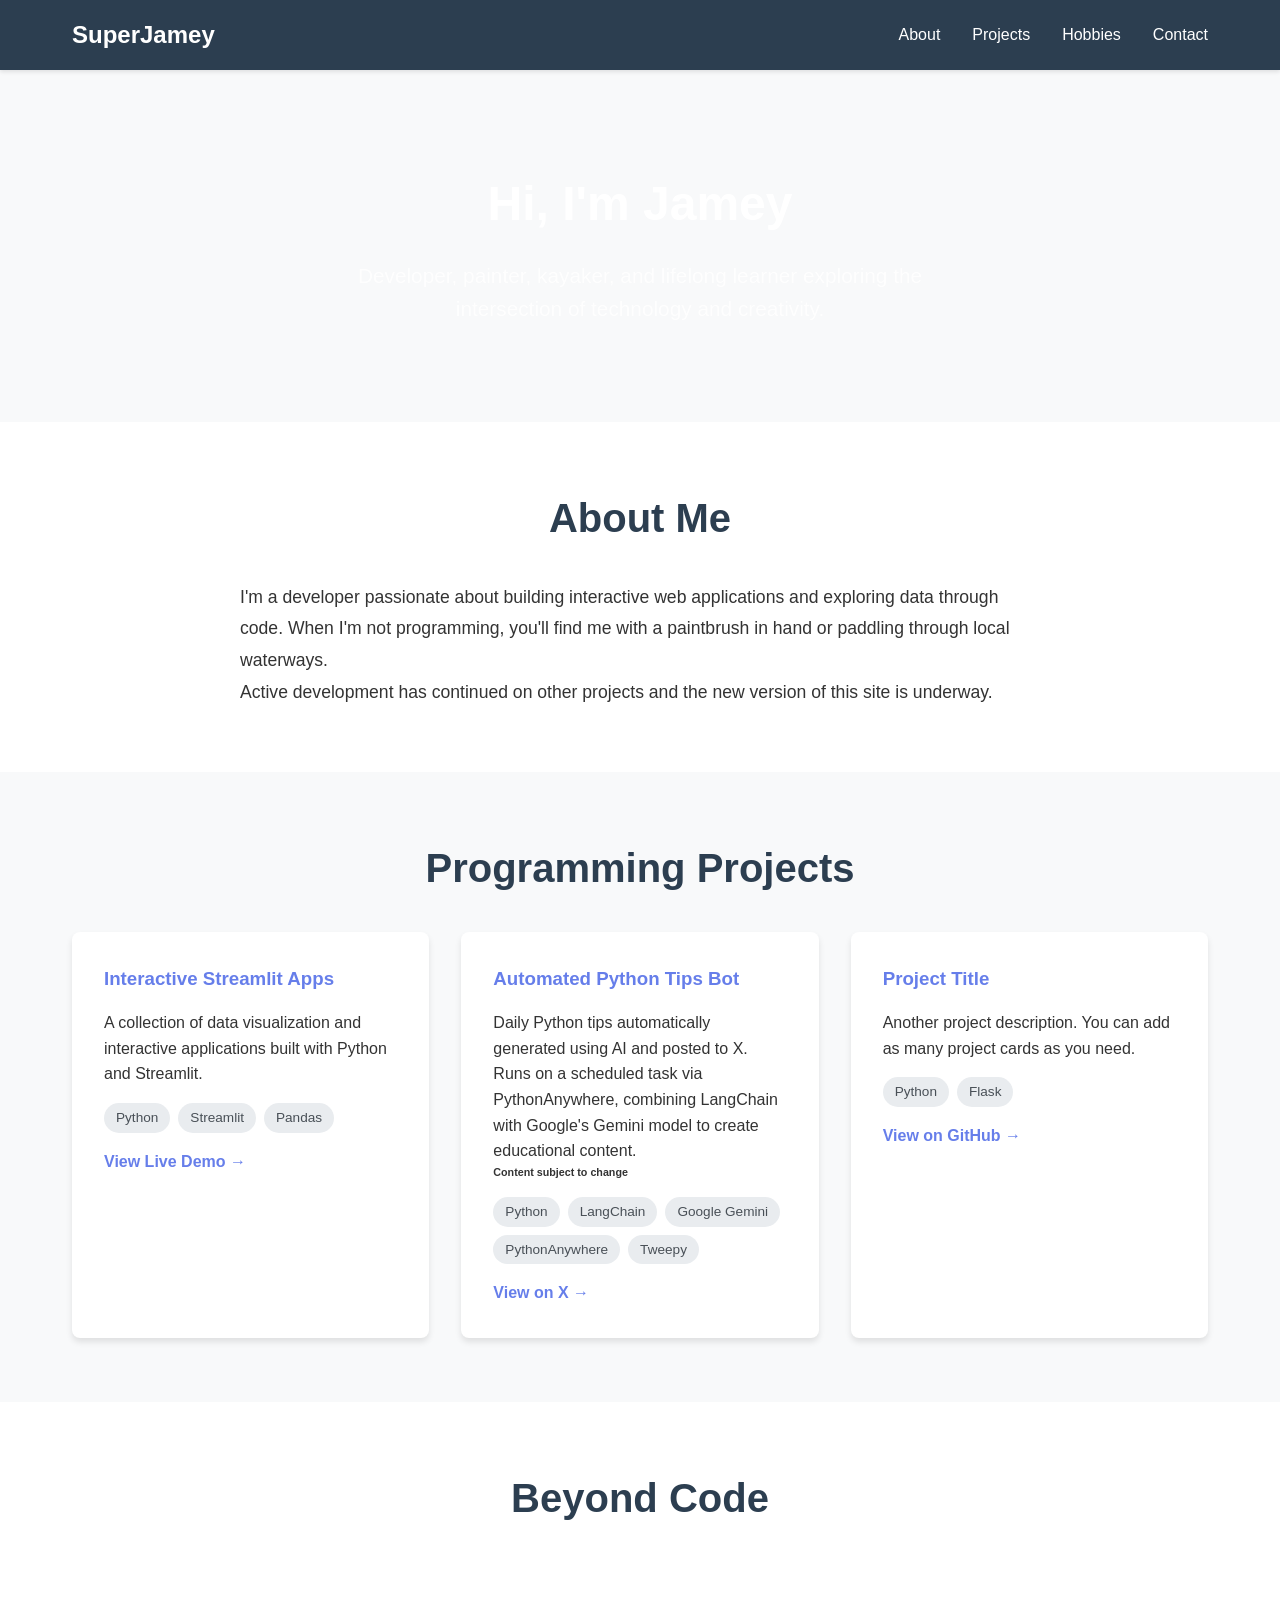
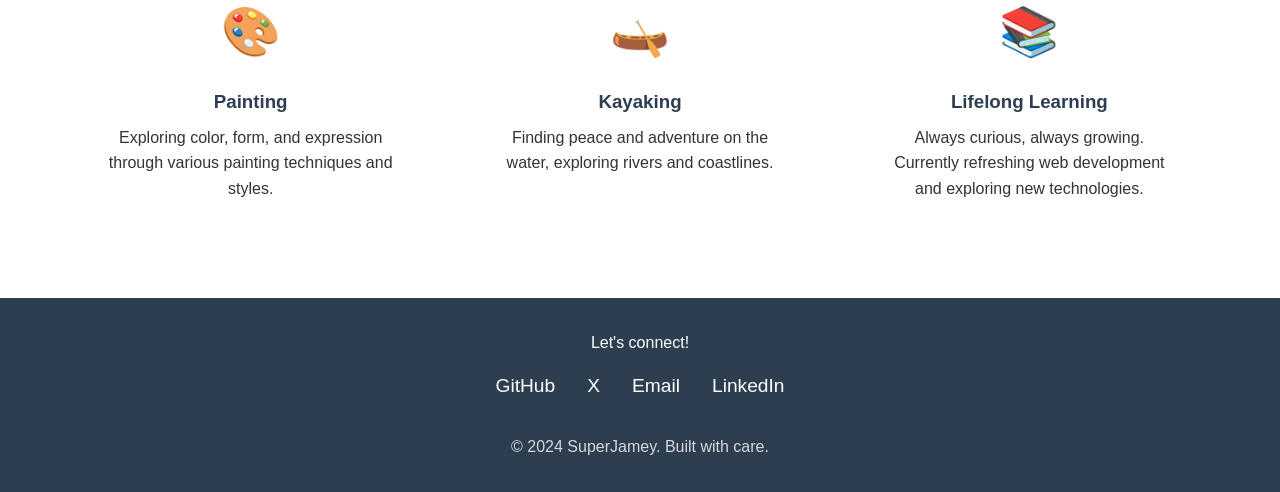
==== index.html @ c39d2849 "Update streamlit app link" ====
<!DOCTYPE html>
<html lang="en">
<head>
    <meta charset="UTF-8">
    <meta name="viewport" content="width=device-width, initial-scale=1.0">
    <title>SuperJamey - Developer & Creative</title>
    <style>
        * {
            margin: 0;
            padding: 0;
            box-sizing: border-box;
        }

        body {
            font-family: -apple-system, BlinkMacSystemFont, 'Segoe UI', Roboto, Oxygen, Ubuntu, Cantarell, sans-serif;
            line-height: 1.6;
            color: #333;
        }

        /* Navigation */
        nav {
            background: #2c3e50;
            color: white;
            padding: 1rem 0;
            position: sticky;
            top: 0;
            z-index: 100;
            box-shadow: 0 2px 4px rgba(0,0,0,0.1);
        }

        nav .container {
            max-width: 1200px;
            margin: 0 auto;
            padding: 0 2rem;
            display: flex;
            justify-content: space-between;
            align-items: center;
        }

        nav .logo {
            font-size: 1.5rem;
            font-weight: bold;
        }

        nav ul {
            list-style: none;
            display: flex;
            gap: 2rem;
        }

        nav a {
            color: white;
            text-decoration: none;
            transition: opacity 0.3s;
        }

        nav a:hover {
            opacity: 0.8;
        }

        /* Hero Section */
        .hero {
            background: linear-gradient(135deg, #667eea 0%, #764ba2 100%);
            color: white;
            padding: 6rem 2rem;
            text-align: center;
        }

        .hero h1 {
            font-size: 3rem;
            margin-bottom: 1rem;
        }

        .hero p {
            font-size: 1.3rem;
            opacity: 0.9;
            max-width: 600px;
            margin: 0 auto;
        }

        /* Container */
        .container {
            max-width: 1200px;
            margin: 0 auto;
            padding: 0 2rem;
        }

        /* Sections */
        section {
            padding: 4rem 2rem;
        }

        section:nth-child(even) {
            background: #f8f9fa;
        }

        section h2 {
            font-size: 2.5rem;
            margin-bottom: 2rem;
            text-align: center;
            color: #2c3e50;
        }

        /* Projects Grid */
        .projects-grid {
            display: grid;
            grid-template-columns: repeat(auto-fit, minmax(300px, 1fr));
            gap: 2rem;
            margin-top: 2rem;
        }

        .project-card {
            background: white;
            padding: 2rem;
            border-radius: 8px;
            box-shadow: 0 4px 6px rgba(0,0,0,0.1);
            transition: transform 0.3s, box-shadow 0.3s;
        }

        .project-card:hover {
            transform: translateY(-5px);
            box-shadow: 0 8px 12px rgba(0,0,0,0.15);
        }

        .project-card h3 {
            color: #667eea;
            margin-bottom: 1rem;
        }

        .project-card .tech-tags {
            display: flex;
            flex-wrap: wrap;
            gap: 0.5rem;
            margin-top: 1rem;
        }

        .tech-tag {
            background: #e9ecef;
            padding: 0.25rem 0.75rem;
            border-radius: 15px;
            font-size: 0.85rem;
            color: #495057;
        }

        .project-link {
            display: inline-block;
            margin-top: 1rem;
            color: #667eea;
            text-decoration: none;
            font-weight: 600;
        }

        .project-link:hover {
            text-decoration: underline;
        }

        /* Hobbies Section */
        .hobbies-grid {
            display: grid;
            grid-template-columns: repeat(auto-fit, minmax(250px, 1fr));
            gap: 2rem;
            margin-top: 2rem;
        }

        .hobby-card {
            text-align: center;
            padding: 2rem;
        }

        .hobby-icon {
            font-size: 3rem;
            margin-bottom: 1rem;
        }

        .hobby-card h3 {
            margin-bottom: 0.5rem;
            color: #2c3e50;
        }

        /* About Section */
        .about-content {
            max-width: 800px;
            margin: 0 auto;
            font-size: 1.1rem;
            line-height: 1.8;
        }

        /* Footer */
        footer {
            background: #2c3e50;
            color: white;
            text-align: center;
            padding: 2rem;
        }

        .social-links {
            display: flex;
            justify-content: center;
            gap: 2rem;
            margin-top: 1rem;
        }

        .social-links a {
            color: white;
            text-decoration: none;
            font-size: 1.2rem;
        }

        /* Responsive */
        @media (max-width: 768px) {
            .hero h1 {
                font-size: 2rem;
            }
            
            nav ul {
                gap: 1rem;
            }
            
            section h2 {
                font-size: 2rem;
            }
        }
    </style>
</head>
<body>
    <nav>
        <div class="container">
            <div class="logo">SuperJamey</div>
            <ul>
                <li><a href="#about">About</a></li>
                <li><a href="#projects">Projects</a></li>
                <li><a href="#hobbies">Hobbies</a></li>
                <li><a href="#contact">Contact</a></li>
            </ul>
        </div>
    </nav>

    <section class="hero">
        <h1>Hi, I'm Jamey</h1>
        <p>Developer, painter, kayaker, and lifelong learner exploring the intersection of technology and creativity.</p>
    </section>

    <section id="about">
        <div class="container">
            <h2>About Me</h2>
            <div class="about-content">
                <p>I'm a developer passionate about building interactive web applications and exploring data through code. When I'm not programming, you'll find me with a paintbrush in hand or paddling through local waterways.</p>
                <p>Active development has continued on other projects and the new version of this site is underway.</p>
            </div>
        </div>
    </section>

    <section id="projects">
        <div class="container">
            <h2>Programming Projects</h2>
            <div class="projects-grid">
                <div class="project-card">
                    <h3>Interactive Streamlit Apps</h3>
                    <p>A collection of data visualization and interactive applications built with Python and Streamlit.</p>
                    <div class="tech-tags">
                        <span class="tech-tag">Python</span>
                        <span class="tech-tag">Streamlit</span>
                        <span class="tech-tag">Pandas</span>
                    </div>
                    <a href="https://superjamey.streamlit.app" class="project-link">View Live Demo →</a>
                </div>

                <div class="project-card">
                    <h3>Automated Python Tips Bot</h3>
                    <p>Daily Python tips automatically generated using AI and posted to X. Runs on a scheduled task via PythonAnywhere, combining LangChain with Google's Gemini model to create educational content.</p>
                    <h6>Content subject to change</h6>
                    <div class="tech-tags">
                        <span class="tech-tag">Python</span>
                        <span class="tech-tag">LangChain</span>
                        <span class="tech-tag">Google Gemini</span>
                        <span class="tech-tag">PythonAnywhere</span>
                        <Span class="tech-tag">Tweepy</span>

                    </div>
                    <a href="https://x.com/_JLaMar" class="project-link">View on X →</a>
                </div>

                <div class="project-card">
                    <h3>Project Title</h3>
                    <p>Another project description. You can add as many project cards as you need.</p>
                    <div class="tech-tags">
                        <span class="tech-tag">Python</span>
                        <span class="tech-tag">Flask</span>
                    </div>
                    <a href="#" class="project-link">View on GitHub →</a>
                </div>
            </div>
        </div>
    </section>

    <section id="hobbies">
        <div class="container">
            <h2>Beyond Code</h2>
            <div class="hobbies-grid">
                <div class="hobby-card">
                    <div class="hobby-icon">🎨</div>
                    <h3>Painting</h3>
                    <p>Exploring color, form, and expression through various painting techniques and styles.</p>
                </div>

                <div class="hobby-card">
                    <div class="hobby-icon">🛶</div>
                    <h3>Kayaking</h3>
                    <p>Finding peace and adventure on the water, exploring rivers and coastlines.</p>
                </div>

                <div class="hobby-card">
                    <div class="hobby-icon">📚</div>
                    <h3>Lifelong Learning</h3>
                    <p>Always curious, always growing. Currently refreshing web development and exploring new technologies.</p>
                </div>
            </div>
        </div>
    </section>

    <footer id="contact">
        <div class="container">
            <p>Let's connect!</p>
            <div class="social-links">
                <a href="https://github.com/SuperJamey" target="_blank">GitHub</a>
                <a href="https://x.com/_JLaMar" target="_blank">X</a>
                <a href="mailto:superjamey@gmail.com">Email</a>
                <a href="https://linkedin.com/in/jameylamar4805" target="_blank">LinkedIn</a>
            </div>
            <p style="margin-top: 2rem; opacity: 0.8;">© 2024 SuperJamey. Built with care.</p>
        </div>
    </footer>
</body>
</html>
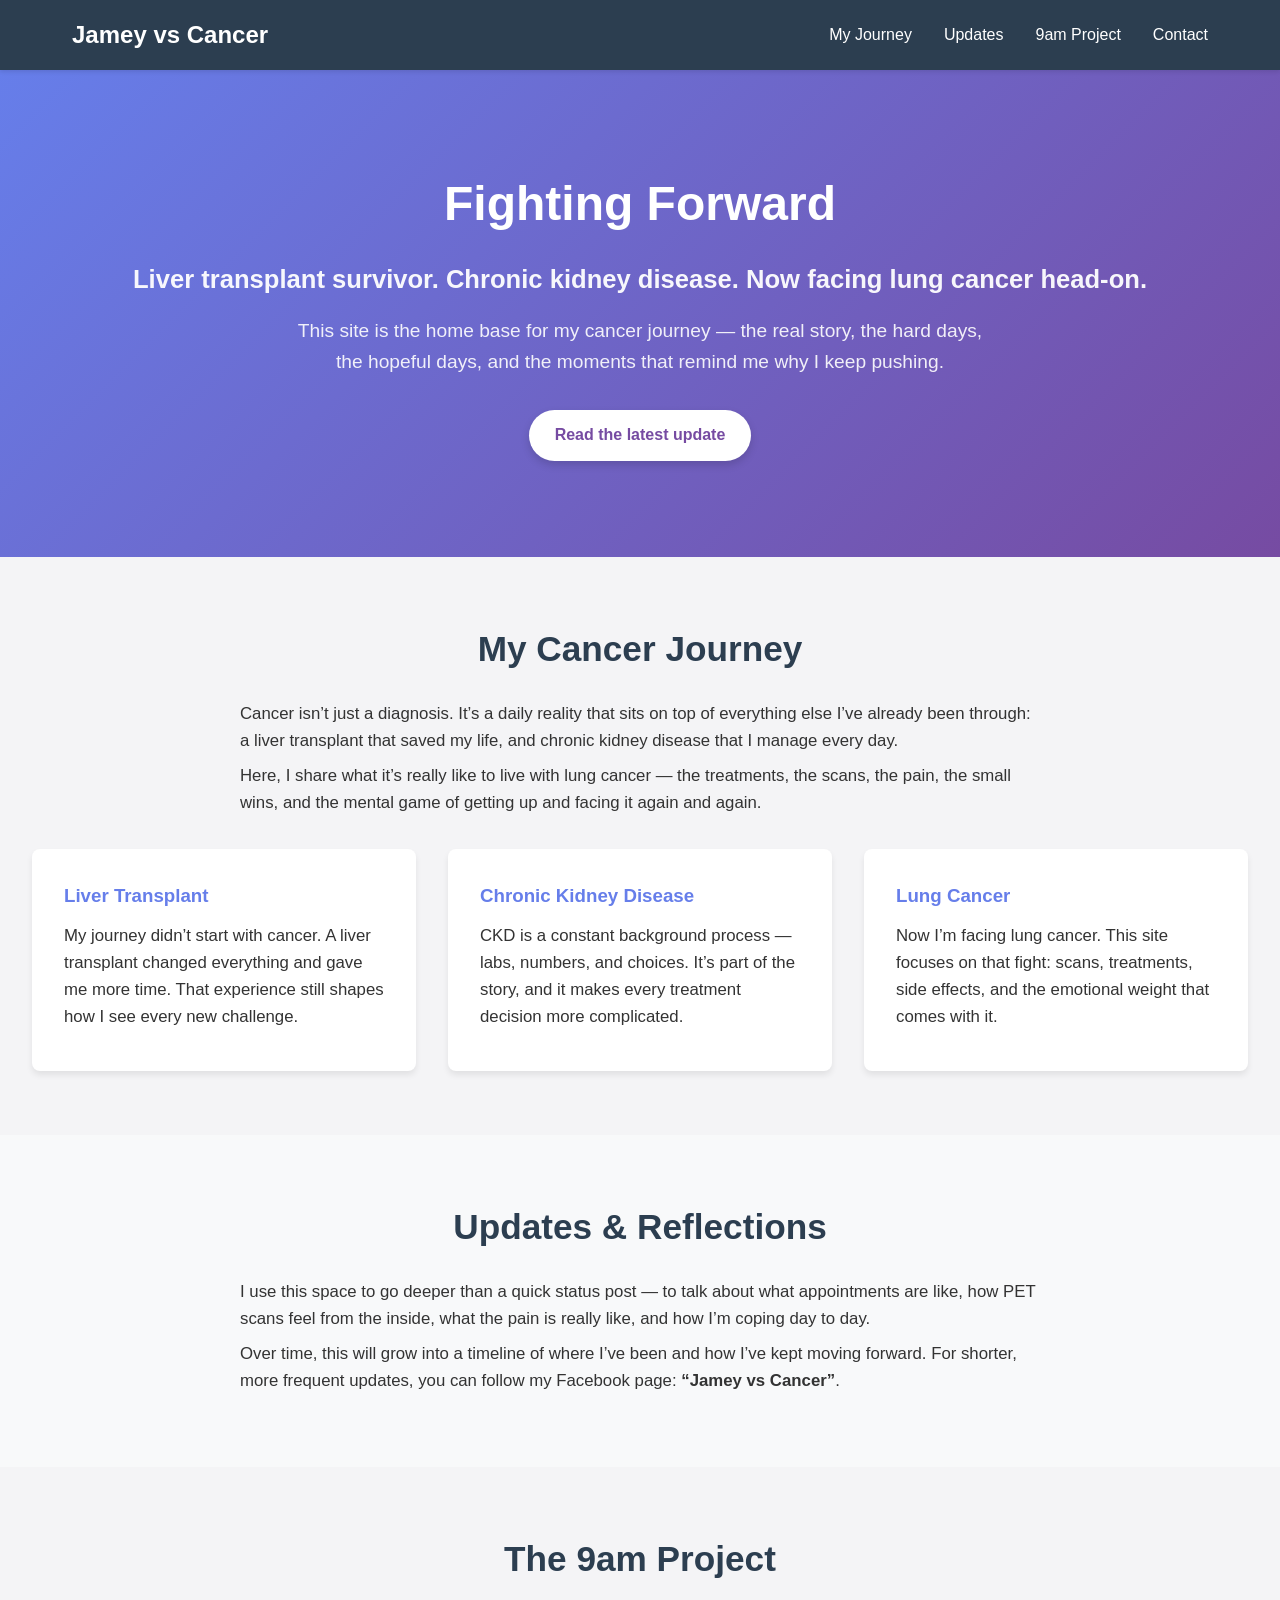
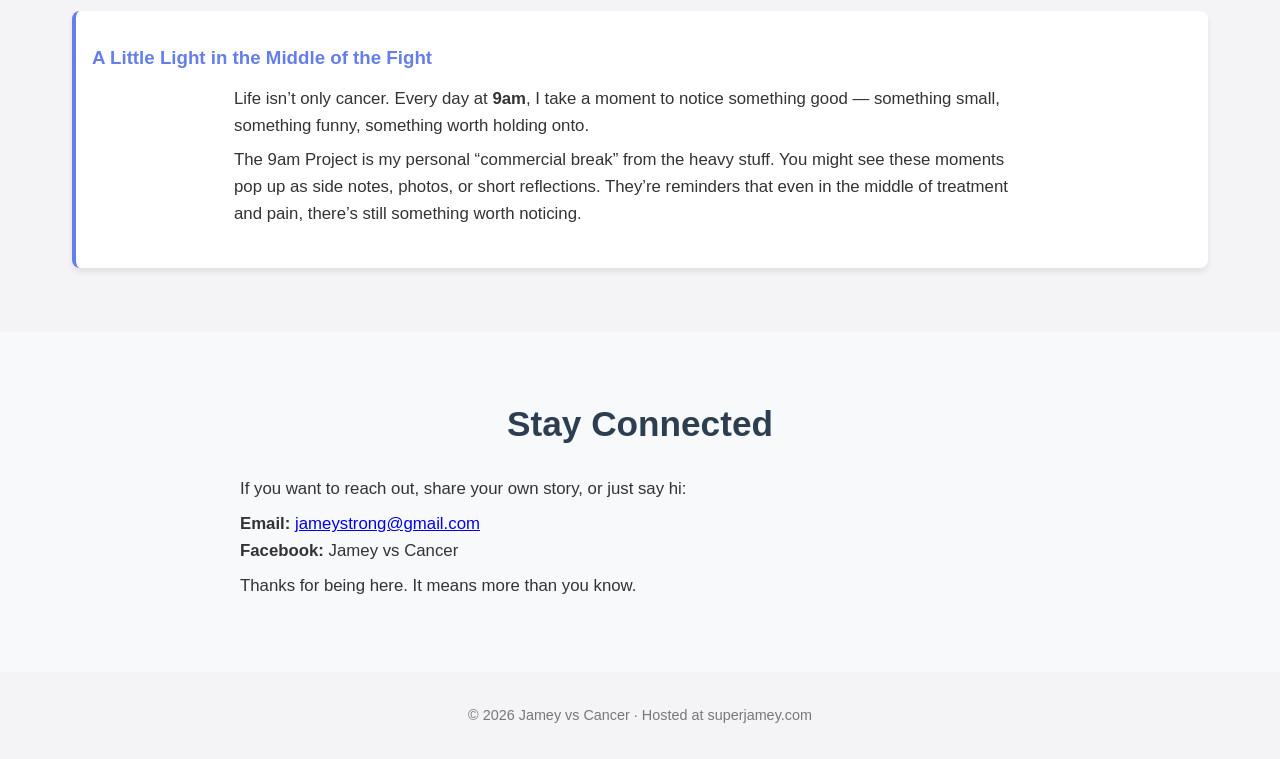
==== commit 87f46a1e: "Update landing page to cancer-focused design." ====
--- a/index.html
+++ b/index.html
@@ -3,7 +3,7 @@
 <head>
     <meta charset="UTF-8">
     <meta name="viewport" content="width=device-width, initial-scale=1.0">
-    <title>SuperJamey - Developer & Creative</title>
+    <title>Jamey vs Cancer</title>
     <style>
         * {
             margin: 0;
@@ -15,6 +15,7 @@
             font-family: -apple-system, BlinkMacSystemFont, 'Segoe UI', Roboto, Oxygen, Ubuntu, Cantarell, sans-serif;
             line-height: 1.6;
             color: #333;
+            background: #f4f4f6;
         }
 
         /* Navigation */
@@ -71,11 +72,38 @@
             margin-bottom: 1rem;
         }
 
+        .hero h2 {
+            font-size: 1.6rem;
+            margin-bottom: 1rem;
+            opacity: 0.95;
+        }
+
         .hero p {
-            font-size: 1.3rem;
+            font-size: 1.2rem;
             opacity: 0.9;
-            max-width: 600px;
-            margin: 0 auto;
+            max-width: 700px;
+            margin: 0.5rem auto 0;
+        }
+
+        .hero .cta {
+            margin-top: 2rem;
+        }
+
+        .hero .cta a {
+            display: inline-block;
+            padding: 0.8rem 1.6rem;
+            border-radius: 999px;
+            background: #ffffff;
+            color: #764ba2;
+            font-weight: 600;
+            text-decoration: none;
+            box-shadow: 0 4px 8px rgba(0,0,0,0.15);
+            transition: transform 0.2s, box-shadow 0.2s;
+        }
+
+        .hero .cta a:hover {
+            transform: translateY(-2px);
+            box-shadow: 0 6px 12px rgba(0,0,0,0.2);
         }
 
         /* Container */
@@ -90,245 +118,190 @@
             padding: 4rem 2rem;
         }
 
-        section:nth-child(even) {
+        section:nth-of-type(even) {
             background: #f8f9fa;
         }
 
         section h2 {
-            font-size: 2.5rem;
-            margin-bottom: 2rem;
+            font-size: 2.2rem;
+            margin-bottom: 1.5rem;
             text-align: center;
             color: #2c3e50;
         }
 
-        /* Projects Grid */
-        .projects-grid {
+        section p {
+            max-width: 800px;
+            margin: 0.5rem auto;
+            font-size: 1.05rem;
+        }
+
+        /* Two-column layout */
+        .two-column {
             display: grid;
-            grid-template-columns: repeat(auto-fit, minmax(300px, 1fr));
+            grid-template-columns: repeat(auto-fit, minmax(280px, 1fr));
             gap: 2rem;
             margin-top: 2rem;
         }
 
-        .project-card {
+        .card {
             background: white;
             padding: 2rem;
             border-radius: 8px;
-            box-shadow: 0 4px 6px rgba(0,0,0,0.1);
-            transition: transform 0.3s, box-shadow 0.3s;
-        }
-
-        .project-card:hover {
-            transform: translateY(-5px);
-            box-shadow: 0 8px 12px rgba(0,0,0,0.15);
-        }
-
-        .project-card h3 {
+            box-shadow: 0 4px 6px rgba(0,0,0,0.08);
+        }
+
+        .card h3 {
+            margin-bottom: 0.8rem;
             color: #667eea;
-            margin-bottom: 1rem;
-        }
-
-        .project-card .tech-tags {
-            display: flex;
-            flex-wrap: wrap;
-            gap: 0.5rem;
-            margin-top: 1rem;
-        }
-
-        .tech-tag {
-            background: #e9ecef;
-            padding: 0.25rem 0.75rem;
-            border-radius: 15px;
-            font-size: 0.85rem;
-            color: #495057;
-        }
-
-        .project-link {
-            display: inline-block;
-            margin-top: 1rem;
+        }
+
+        .card p {
+            margin-bottom: 0.5rem;
+        }
+
+        /* 9am Project "ad" */
+        .ad-block {
+            border-left: 4px solid #667eea;
+            padding-left: 1rem;
+        }
+
+        /* Footer */
+        footer {
+            text-align: center;
+            padding: 2rem;
+            font-size: 0.9rem;
+            color: #777;
+        }
+
+        footer a {
             color: #667eea;
             text-decoration: none;
-            font-weight: 600;
-        }
-
-        .project-link:hover {
+        }
+
+        footer a:hover {
             text-decoration: underline;
-        }
-
-        /* Hobbies Section */
-        .hobbies-grid {
-            display: grid;
-            grid-template-columns: repeat(auto-fit, minmax(250px, 1fr));
-            gap: 2rem;
-            margin-top: 2rem;
-        }
-
-        .hobby-card {
-            text-align: center;
-            padding: 2rem;
-        }
-
-        .hobby-icon {
-            font-size: 3rem;
-            margin-bottom: 1rem;
-        }
-
-        .hobby-card h3 {
-            margin-bottom: 0.5rem;
-            color: #2c3e50;
-        }
-
-        /* About Section */
-        .about-content {
-            max-width: 800px;
-            margin: 0 auto;
-            font-size: 1.1rem;
-            line-height: 1.8;
-        }
-
-        /* Footer */
-        footer {
-            background: #2c3e50;
-            color: white;
-            text-align: center;
-            padding: 2rem;
-        }
-
-        .social-links {
-            display: flex;
-            justify-content: center;
-            gap: 2rem;
-            margin-top: 1rem;
-        }
-
-        .social-links a {
-            color: white;
-            text-decoration: none;
-            font-size: 1.2rem;
-        }
-
-        /* Responsive */
-        @media (max-width: 768px) {
-            .hero h1 {
-                font-size: 2rem;
-            }
-            
-            nav ul {
-                gap: 1rem;
-            }
-            
-            section h2 {
-                font-size: 2rem;
-            }
         }
     </style>
 </head>
 <body>
+    <!-- Navigation -->
     <nav>
         <div class="container">
-            <div class="logo">SuperJamey</div>
+            <div class="logo">Jamey vs Cancer</div>
             <ul>
-                <li><a href="#about">About</a></li>
-                <li><a href="#projects">Projects</a></li>
-                <li><a href="#hobbies">Hobbies</a></li>
+                <li><a href="#journey">My Journey</a></li>
+                <li><a href="#updates">Updates</a></li>
+                <li><a href="#nineam">9am Project</a></li>
                 <li><a href="#contact">Contact</a></li>
             </ul>
         </div>
     </nav>
 
-    <section class="hero">
-        <h1>Hi, I'm Jamey</h1>
-        <p>Developer, painter, kayaker, and lifelong learner exploring the intersection of technology and creativity.</p>
-    </section>
-
-    <section id="about">
-        <div class="container">
-            <h2>About Me</h2>
-            <div class="about-content">
-                <p>I'm a developer passionate about building interactive web applications and exploring data through code. When I'm not programming, you'll find me with a paintbrush in hand or paddling through local waterways.</p>
-                <p>Active development has continued on other projects and the new version of this site is underway.</p>
+    <!-- Hero -->
+    <header class="hero">
+        <h1>Fighting Forward</h1>
+        <h2>Liver transplant survivor. Chronic kidney disease. Now facing lung cancer head‑on.</h2>
+        <p>
+            This site is the home base for my cancer journey — the real story, the hard days, the hopeful days,
+            and the moments that remind me why I keep pushing.
+        </p>
+        <div class="cta">
+            <a href="#updates">Read the latest update</a>
+        </div>
+    </header>
+
+    <!-- My Journey -->
+    <section id="journey">
+        <h2>My Cancer Journey</h2>
+        <p>
+            Cancer isn’t just a diagnosis. It’s a daily reality that sits on top of everything else I’ve already been through:
+            a liver transplant that saved my life, and chronic kidney disease that I manage every day.
+        </p>
+        <p>
+            Here, I share what it’s really like to live with lung cancer — the treatments, the scans, the pain,
+            the small wins, and the mental game of getting up and facing it again and again.
+        </p>
+
+        <div class="two-column">
+            <div class="card">
+                <h3>Liver Transplant</h3>
+                <p>
+                    My journey didn’t start with cancer. A liver transplant changed everything and gave me more time.
+                    That experience still shapes how I see every new challenge.
+                </p>
+            </div>
+            <div class="card">
+                <h3>Chronic Kidney Disease</h3>
+                <p>
+                    CKD is a constant background process — labs, numbers, and choices. It’s part of the story,
+                    and it makes every treatment decision more complicated.
+                </p>
+            </div>
+            <div class="card">
+                <h3>Lung Cancer</h3>
+                <p>
+                    Now I’m facing lung cancer. This site focuses on that fight: scans, treatments, side effects,
+                    and the emotional weight that comes with it.
+                </p>
             </div>
         </div>
     </section>
 
-    <section id="projects">
+    <!-- Updates -->
+    <section id="updates">
+        <h2>Updates & Reflections</h2>
+        <p>
+            I use this space to go deeper than a quick status post — to talk about what appointments are like,
+            how PET scans feel from the inside, what the pain is really like, and how I’m coping day to day.
+        </p>
+        <p>
+            Over time, this will grow into a timeline of where I’ve been and how I’ve kept moving forward.
+            For shorter, more frequent updates, you can follow my Facebook page: <strong>“Jamey vs Cancer”</strong>.
+        </p>
+    </section>
+
+    <!-- 9am Project "Ad" -->
+    <section id="nineam">
+        <h2>The 9am Project</h2>
         <div class="container">
-            <h2>Programming Projects</h2>
-            <div class="projects-grid">
-                <div class="project-card">
-                    <h3>Interactive Streamlit Apps</h3>
-                    <p>A collection of data visualization and interactive applications built with Python and Streamlit.</p>
-                    <div class="tech-tags">
-                        <span class="tech-tag">Python</span>
-                        <span class="tech-tag">Streamlit</span>
-                        <span class="tech-tag">Pandas</span>
-                    </div>
-                    <a href="https://superjamey.streamlit.app" class="project-link">View Live Demo →</a>
-                </div>
-
-                <div class="project-card">
-                    <h3>Automated Python Tips Bot</h3>
-                    <p>Daily Python tips automatically generated using AI and posted to X. Runs on a scheduled task via PythonAnywhere, combining LangChain with Google's Gemini model to create educational content.</p>
-                    <h6>Content subject to change</h6>
-                    <div class="tech-tags">
-                        <span class="tech-tag">Python</span>
-                        <span class="tech-tag">LangChain</span>
-                        <span class="tech-tag">Google Gemini</span>
-                        <span class="tech-tag">PythonAnywhere</span>
-                        <Span class="tech-tag">Tweepy</span>
-
-                    </div>
-                    <a href="https://x.com/_JLaMar" class="project-link">View on X →</a>
-                </div>
-
-                <div class="project-card">
-                    <h3>Project Title</h3>
-                    <p>Another project description. You can add as many project cards as you need.</p>
-                    <div class="tech-tags">
-                        <span class="tech-tag">Python</span>
-                        <span class="tech-tag">Flask</span>
-                    </div>
-                    <a href="#" class="project-link">View on GitHub →</a>
-                </div>
+            <div class="card ad-block">
+                <h3>A Little Light in the Middle of the Fight</h3>
+                <p>
+                    Life isn’t only cancer. Every day at <strong>9am</strong>, I take a moment to notice something good —
+                    something small, something funny, something worth holding onto.
+                </p>
+                <p>
+                    The 9am Project is my personal “commercial break” from the heavy stuff. You might see these moments
+                    pop up as side notes, photos, or short reflections. They’re reminders that even in the middle of
+                    treatment and pain, there’s still something worth noticing.
+                </p>
             </div>
         </div>
     </section>
 
-    <section id="hobbies">
-        <div class="container">
-            <h2>Beyond Code</h2>
-            <div class="hobbies-grid">
-                <div class="hobby-card">
-                    <div class="hobby-icon">🎨</div>
-                    <h3>Painting</h3>
-                    <p>Exploring color, form, and expression through various painting techniques and styles.</p>
-                </div>
-
-                <div class="hobby-card">
-                    <div class="hobby-icon">🛶</div>
-                    <h3>Kayaking</h3>
-                    <p>Finding peace and adventure on the water, exploring rivers and coastlines.</p>
-                </div>
-
-                <div class="hobby-card">
-                    <div class="hobby-icon">📚</div>
-                    <h3>Lifelong Learning</h3>
-                    <p>Always curious, always growing. Currently refreshing web development and exploring new technologies.</p>
-                </div>
-            </div>
-        </div>
+    <!-- Contact -->
+    <section id="contact">
+        <h2>Stay Connected</h2>
+        <p>
+            If you want to reach out, share your own story, or just say hi:
+        </p>
+        <p>
+            <strong>Email:</strong> <a href="mailto:jameystrong@gmail.com">jameystrong@gmail.com</a><br>
+            <strong>Facebook:</strong> Jamey vs Cancer
+        </p>
+        <p>
+            Thanks for being here. It means more than you know.
+        </p>
     </section>
 
-    <footer id="contact">
-        <div class="container">
-            <p>Let's connect!</p>
-            <div class="social-links">
-                <a href="https://github.com/SuperJamey" target="_blank">GitHub</a>
-                <a href="https://x.com/_JLaMar" target="_blank">X</a>
-                <a href="mailto:superjamey@gmail.com">Email</a>
-                <a href="https://linkedin.com/in/jameylamar4805" target="_blank">LinkedIn</a>
-            </div>
-            <p style="margin-top: 2rem; opacity: 0.8;">© 2024 SuperJamey. Built with care.</p>
-        </div>
+    <!-- Footer -->
+    <footer>
+        &copy; <span id="year"></span> Jamey vs Cancer · Hosted at superjamey.com
     </footer>
+
+    <script>
+        // Set current year in footer
+        document.getElementById('year').textContent = new Date().getFullYear();
+    </script>
 </body>
-</html>+</html>
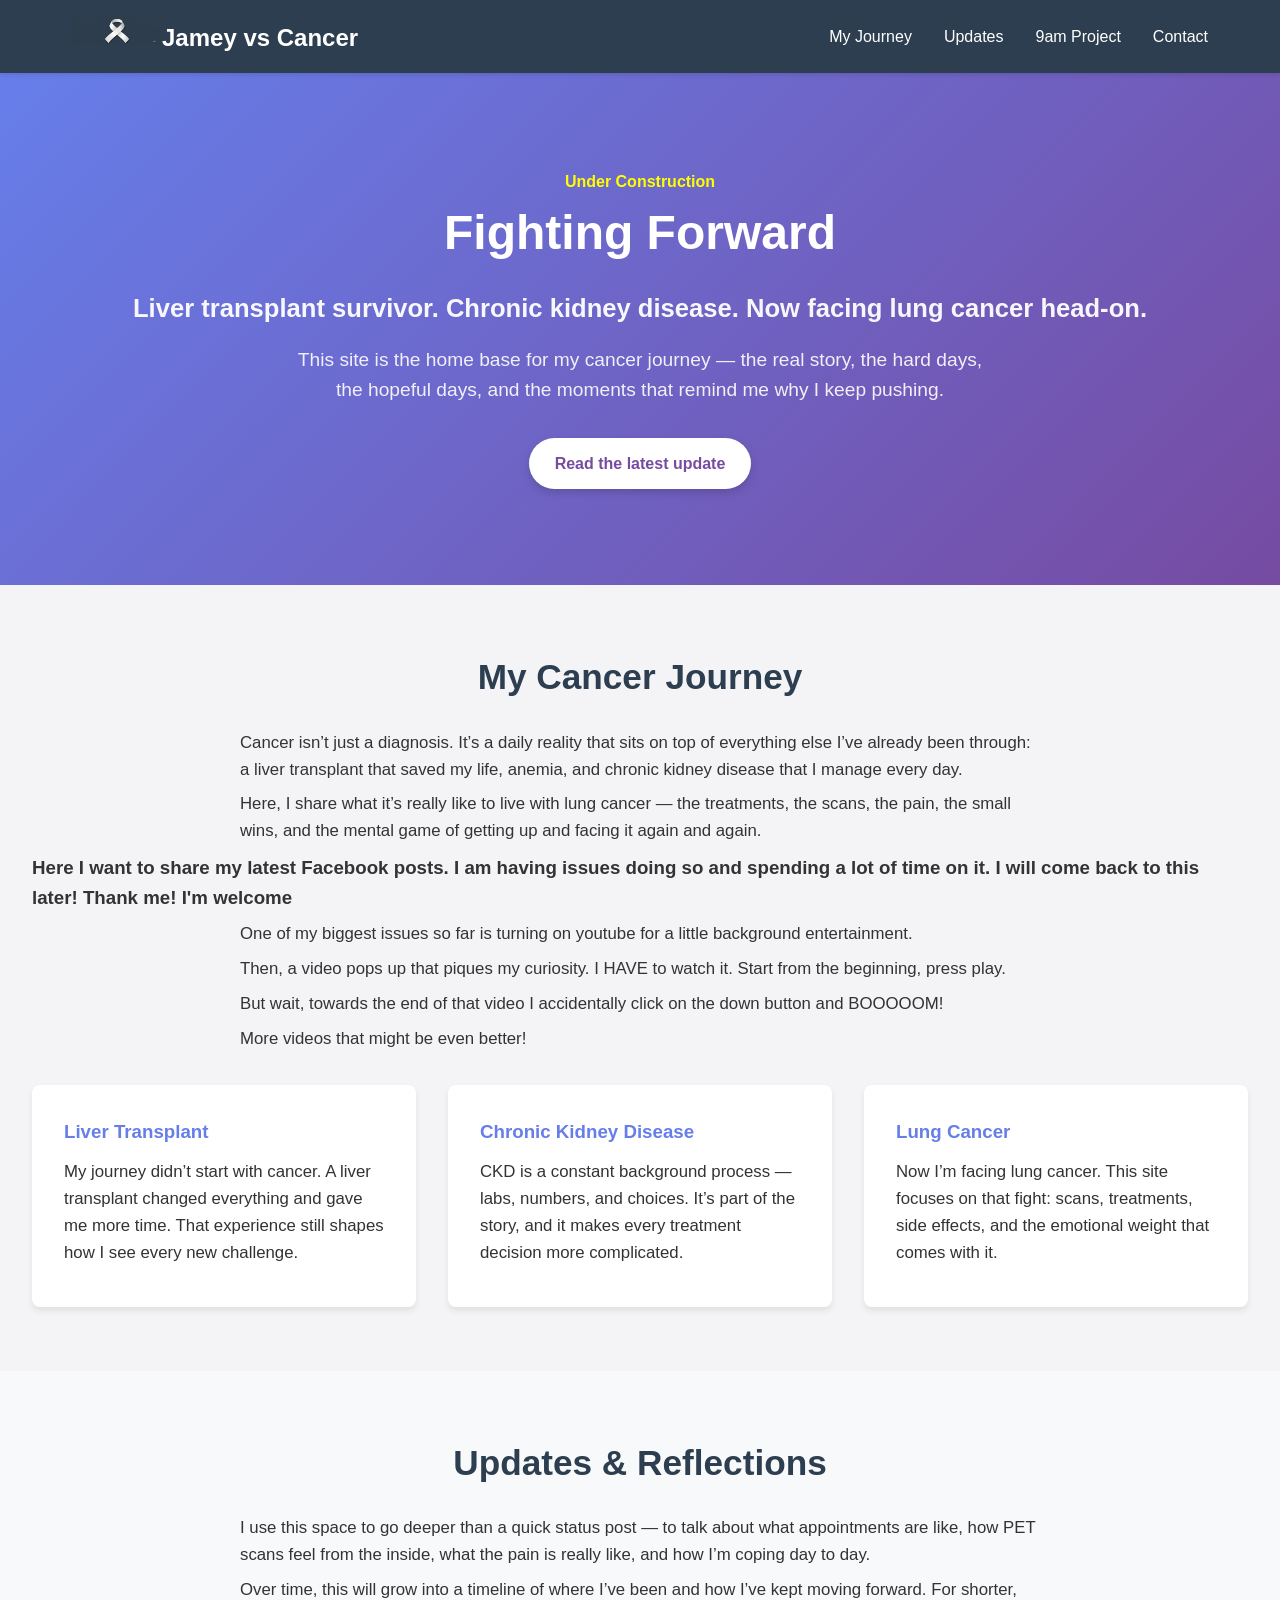
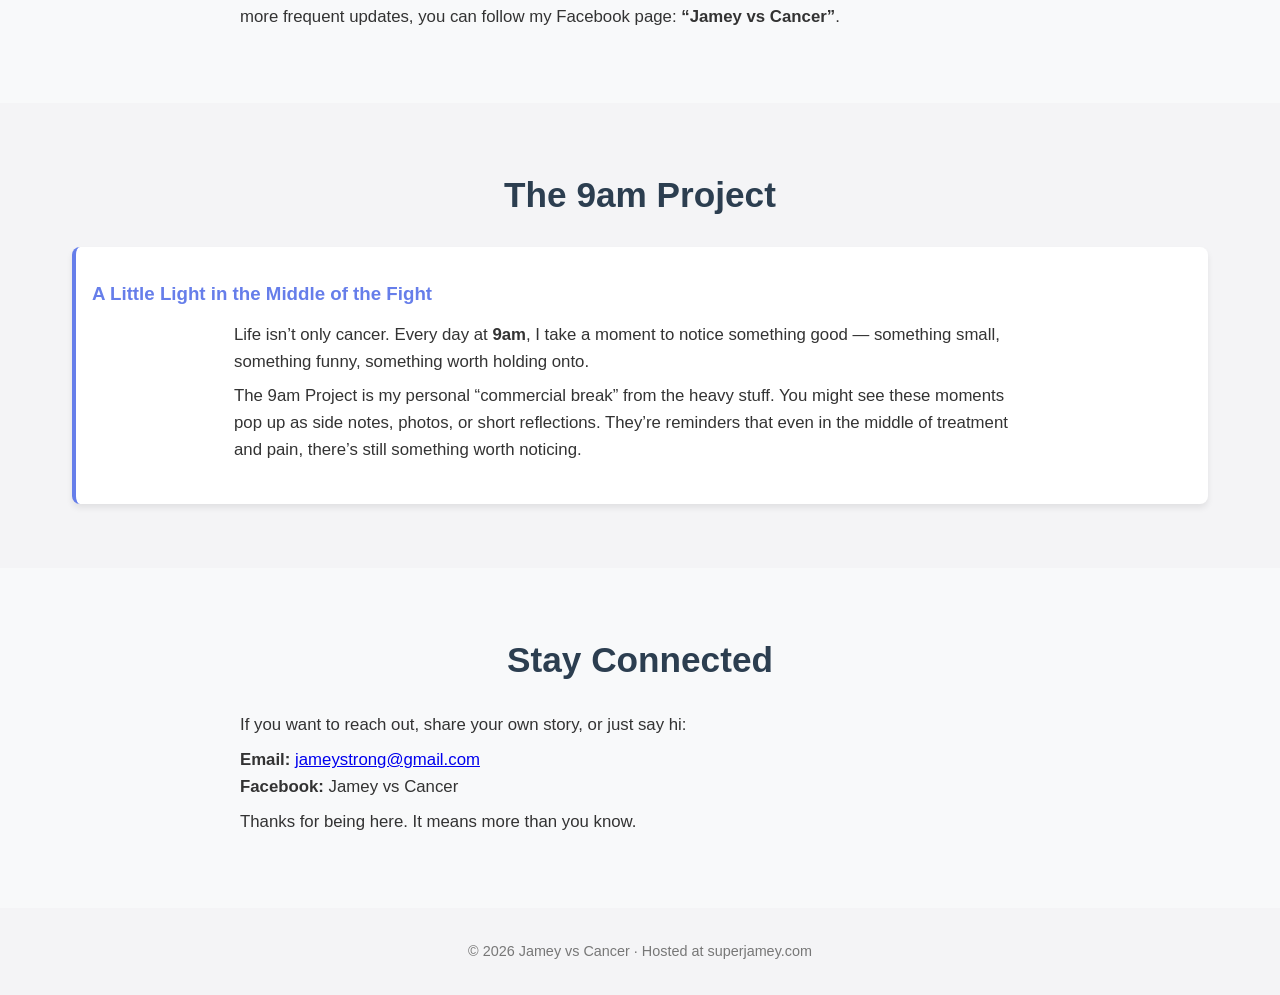
==== commit ac671c80: "I did some silly changes trying to remember what I used to know." ====
--- a/index.html
+++ b/index.html
@@ -187,7 +187,7 @@
     <!-- Navigation -->
     <nav>
         <div class="container">
-            <div class="logo">Jamey vs Cancer</div>
+            <div class="logo"><img src="images/ribbon.png" height="30" width="90" alt="White Cancer Ribbon">Jamey vs Cancer</div>
             <ul>
                 <li><a href="#journey">My Journey</a></li>
                 <li><a href="#updates">Updates</a></li>
@@ -196,9 +196,9 @@
             </ul>
         </div>
     </nav>
-
-    <!-- Hero -->
     <header class="hero">
+        <div class="ribbon-watermark"></div>
+        <h4 style="color: yellow;">Under Construction</h4>
         <h1>Fighting Forward</h1>
         <h2>Liver transplant survivor. Chronic kidney disease. Now facing lung cancer head‑on.</h2>
         <p>
@@ -208,19 +208,44 @@
         <div class="cta">
             <a href="#updates">Read the latest update</a>
         </div>
+
     </header>
 
+    <!-- Hero -->
     <!-- My Journey -->
     <section id="journey">
         <h2>My Cancer Journey</h2>
         <p>
             Cancer isn’t just a diagnosis. It’s a daily reality that sits on top of everything else I’ve already been through:
-            a liver transplant that saved my life, and chronic kidney disease that I manage every day.
+            a liver transplant that saved my life, anemia, and chronic kidney disease  that I manage every day.
         </p>
         <p>
             Here, I share what it’s really like to live with lung cancer — the treatments, the scans, the pain,
             the small wins, and the mental game of getting up and facing it again and again.
         </p>
+      <h3>Here I want to share my latest Facebook posts. I am having issues doing so and spending a lot of time on it. I will come back to this later! Thank me! I'm welcome</h3>
+      <p>One of my biggest issues so far is turning on youtube for a little background entertainment.</p>
+      <p>Then, a video pops up that piques my curiosity. I HAVE to watch it. Start from the beginning, press play.</p>
+      <p>But wait, towards the end of that video I accidentally click on the down button and BOOOOOM!</p>
+      <p>More videos that might be even better!</p>
+
+        <div id="fb-root"></div>
+<script async defer crossorigin="anonymous"
+        src="https://connect.facebook.net/en_US/sdk.js#xfbml=1&version=v17.0">
+</script>
+
+<div class="fb-page"
+     data-href="https://www.facebook.com/JameyVsCancer"
+     data-show-tabs="true"
+     data-width="500"
+     data-height=""
+     data-small-header="false"
+     data-adapt-container-width="true"
+     data-hide-cover="false"
+     data-show-facepile="false">
+</div>
+
+
 
         <div class="two-column">
             <div class="card">
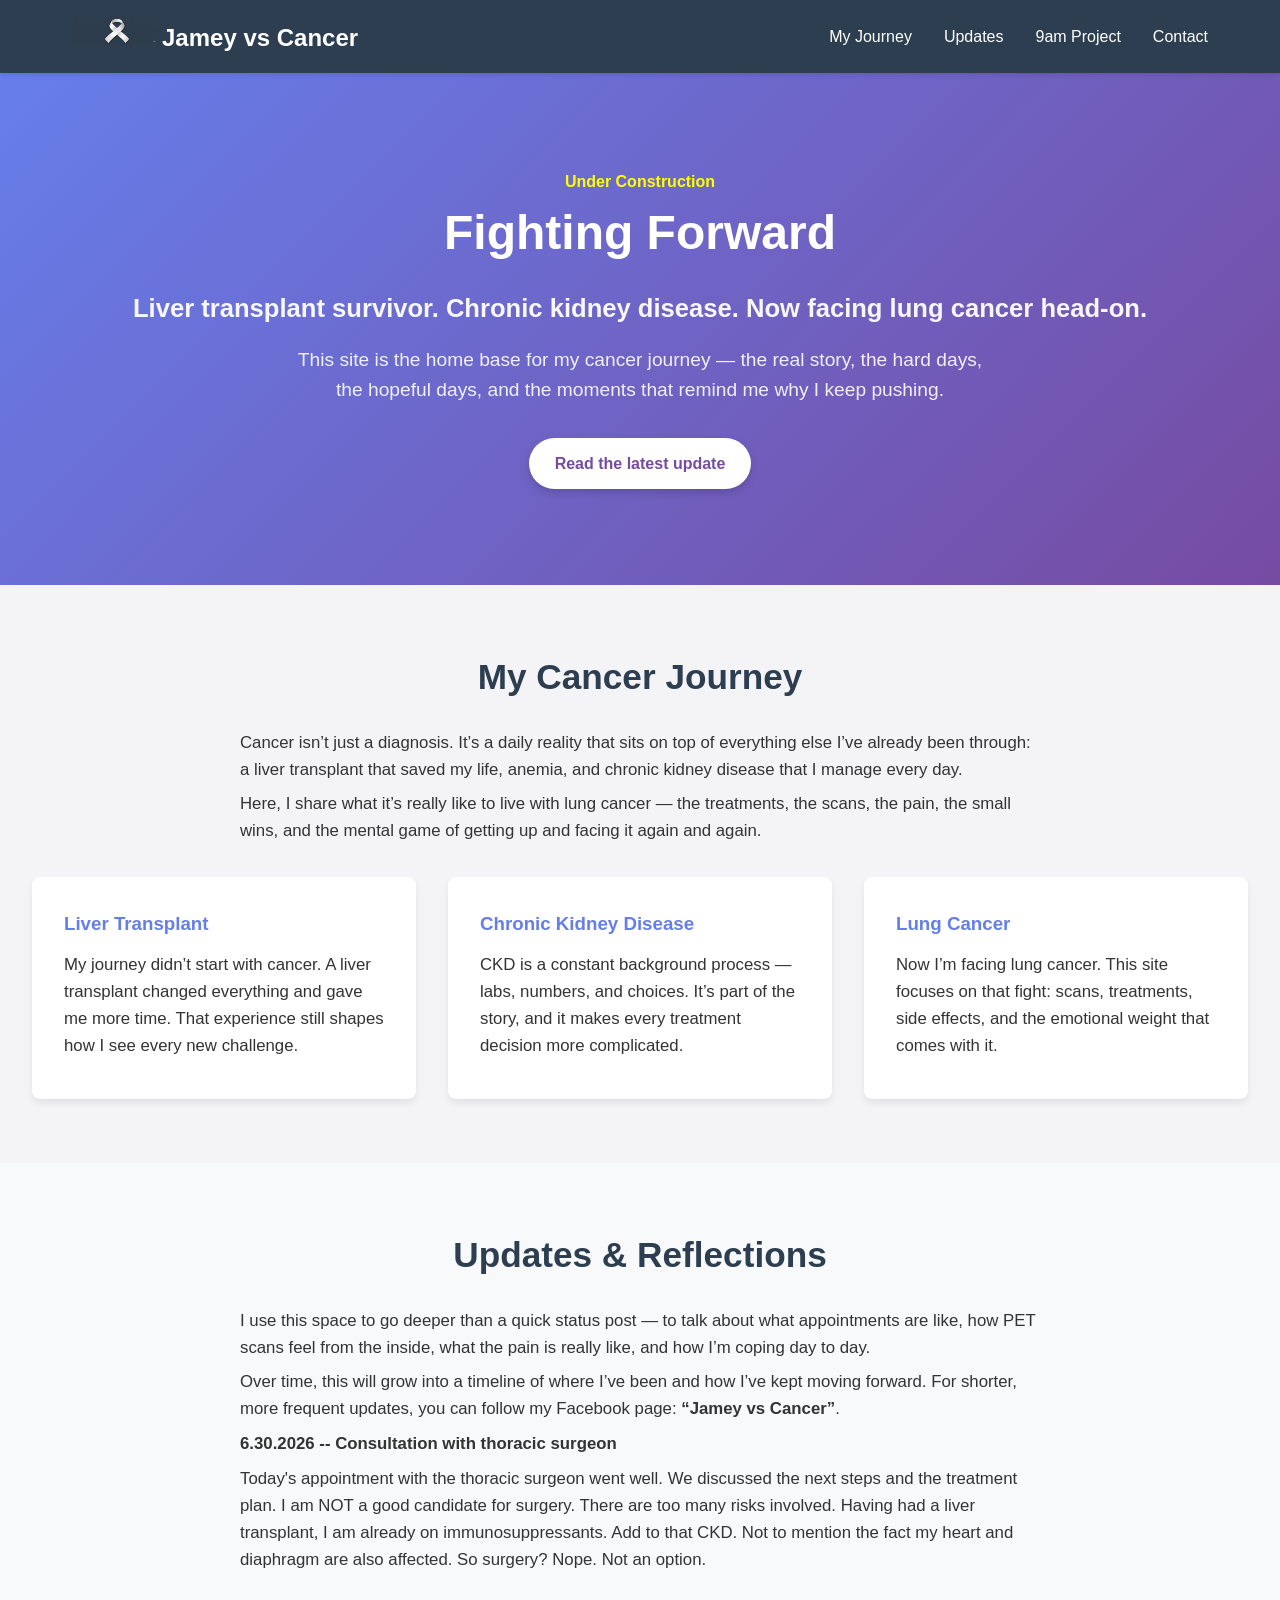
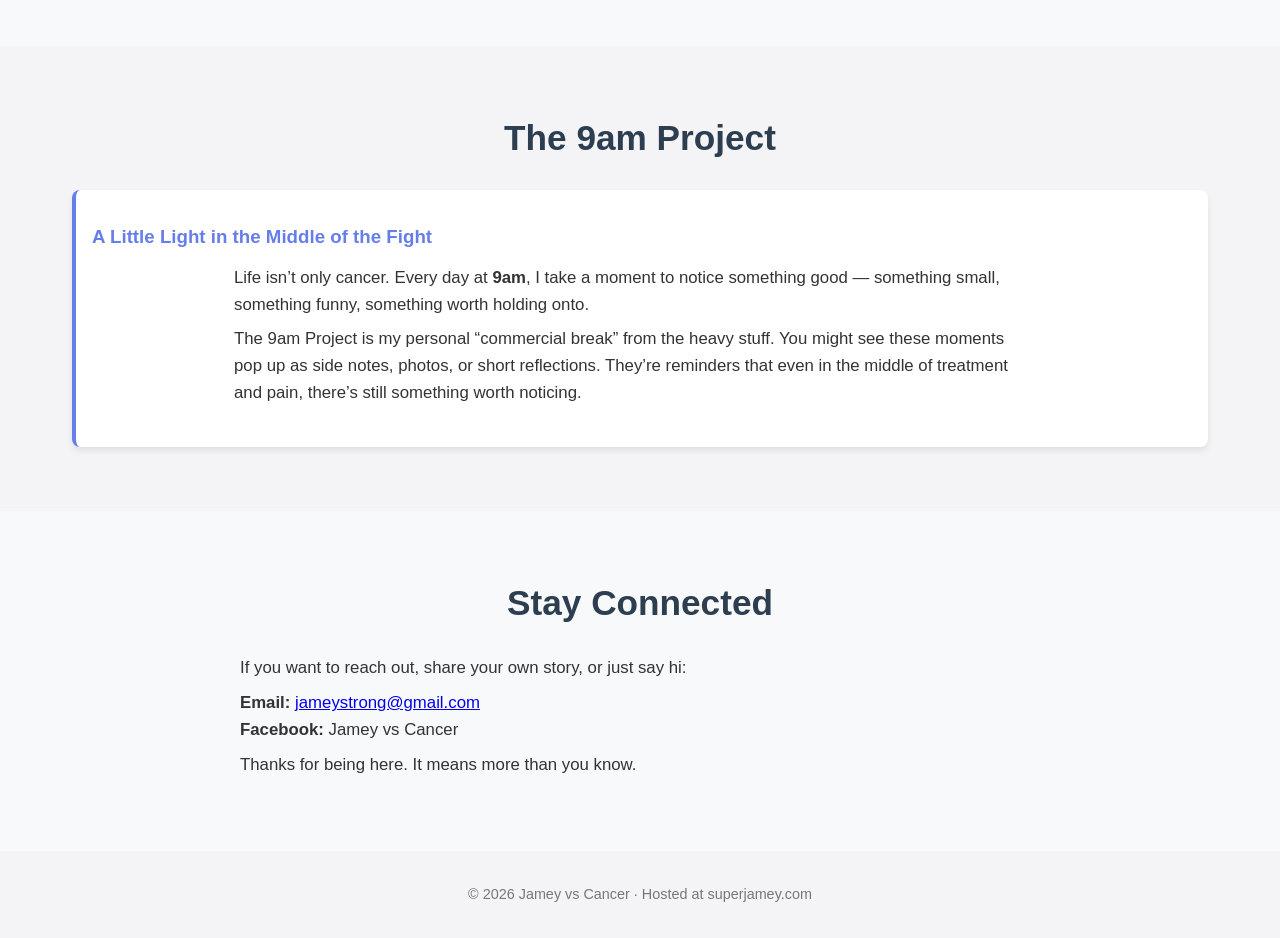
==== commit 04a6ec9b: "Update & Reflection updates" ====
--- a/index.html
+++ b/index.html
@@ -65,6 +65,7 @@
             color: white;
             padding: 6rem 2rem;
             text-align: center;
+            position: relative;
         }
 
         .hero h1 {
@@ -223,13 +224,7 @@
             Here, I share what it’s really like to live with lung cancer — the treatments, the scans, the pain,
             the small wins, and the mental game of getting up and facing it again and again.
         </p>
-      <h3>Here I want to share my latest Facebook posts. I am having issues doing so and spending a lot of time on it. I will come back to this later! Thank me! I'm welcome</h3>
-      <p>One of my biggest issues so far is turning on youtube for a little background entertainment.</p>
-      <p>Then, a video pops up that piques my curiosity. I HAVE to watch it. Start from the beginning, press play.</p>
-      <p>But wait, towards the end of that video I accidentally click on the down button and BOOOOOM!</p>
-      <p>More videos that might be even better!</p>
-
-        <div id="fb-root"></div>
+
 <script async defer crossorigin="anonymous"
         src="https://connect.facebook.net/en_US/sdk.js#xfbml=1&version=v17.0">
 </script>
@@ -283,8 +278,15 @@
             Over time, this will grow into a timeline of where I’ve been and how I’ve kept moving forward.
             For shorter, more frequent updates, you can follow my Facebook page: <strong>“Jamey vs Cancer”</strong>.
         </p>
+        <p></p>
+        <p><b>6.30.2026 -- Consultation with thoracic surgeon</b></p>
+        <p>Today's appointment with the thoracic surgeon went well. We discussed the next steps and the treatment
+        plan. I am NOT a good candidate for surgery. There are too many risks involved. Having had a liver
+        transplant, I am already on immunosuppressants. Add to that CKD. Not to mention the fact my heart
+        and diaphragm are also affected. So surgery?  Nope. Not an option.
+        </p>
+
     </section>
-
     <!-- 9am Project "Ad" -->
     <section id="nineam">
         <h2>The 9am Project</h2>
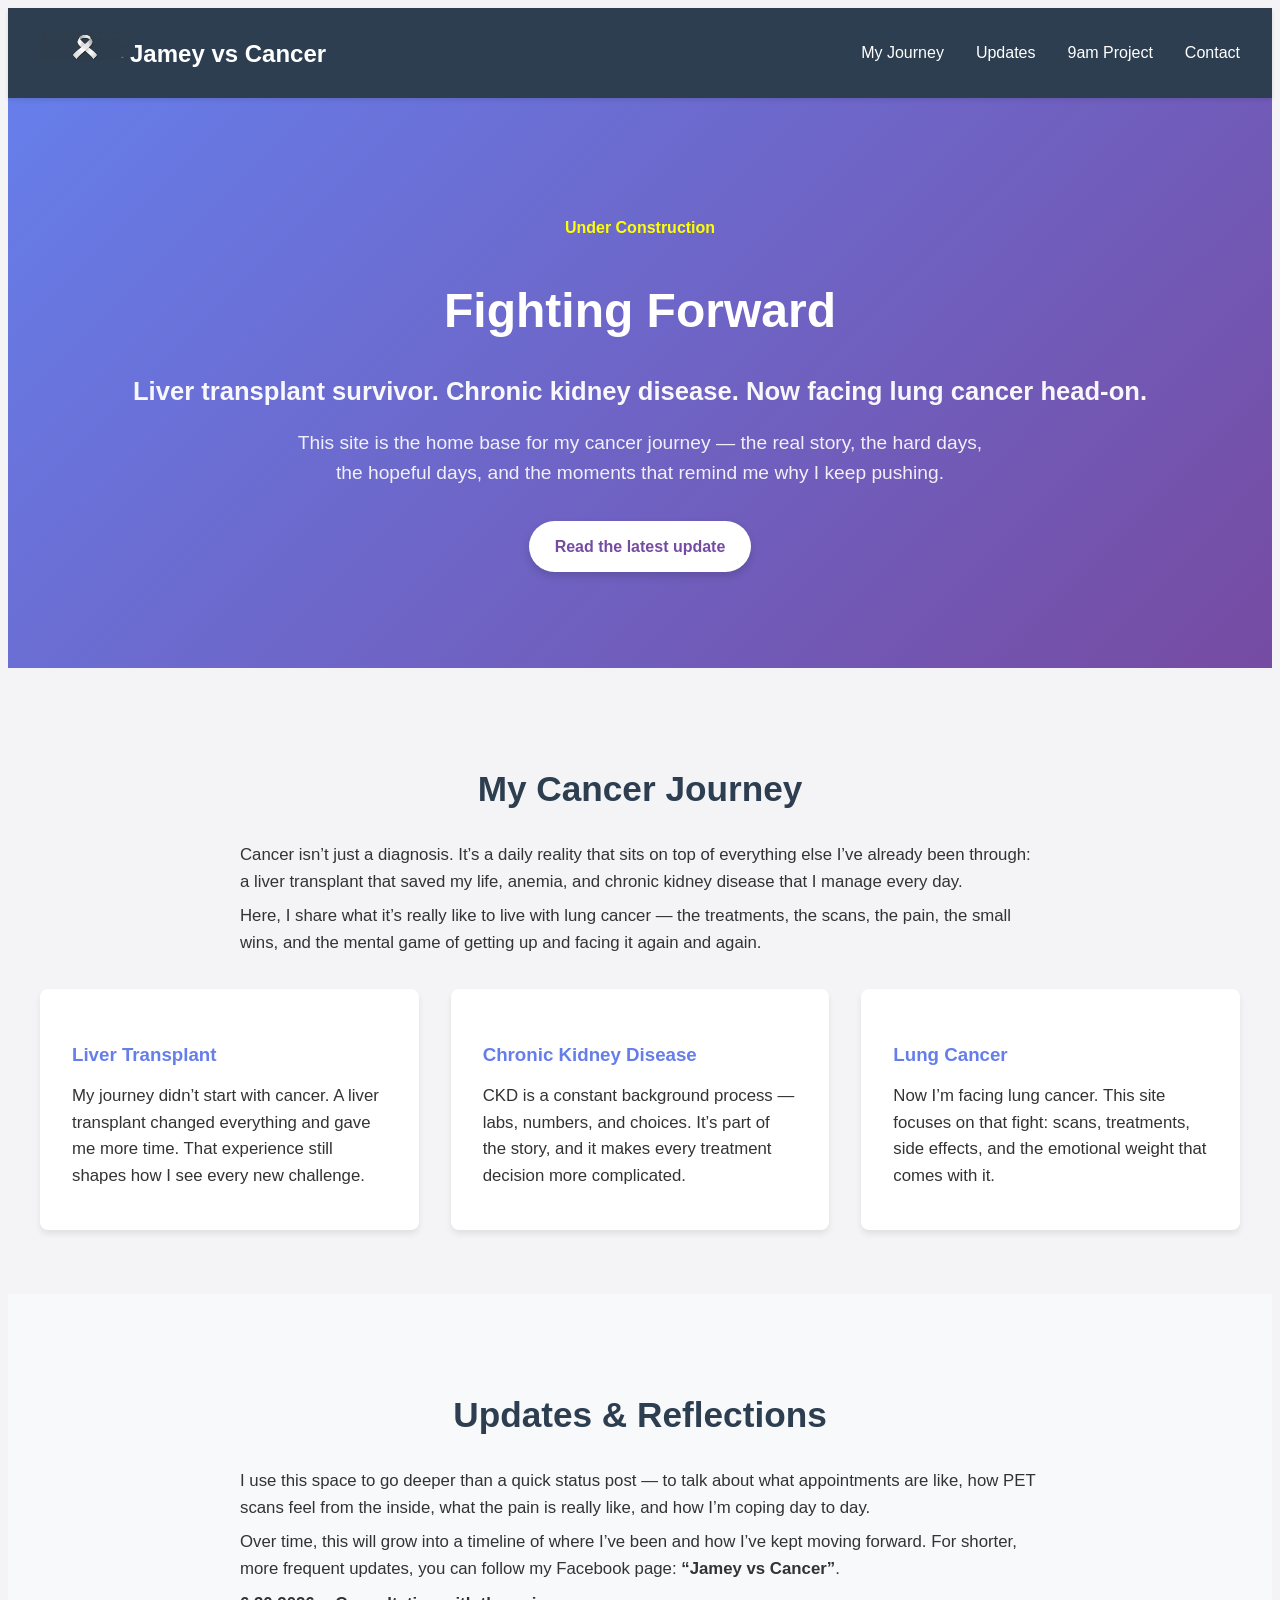
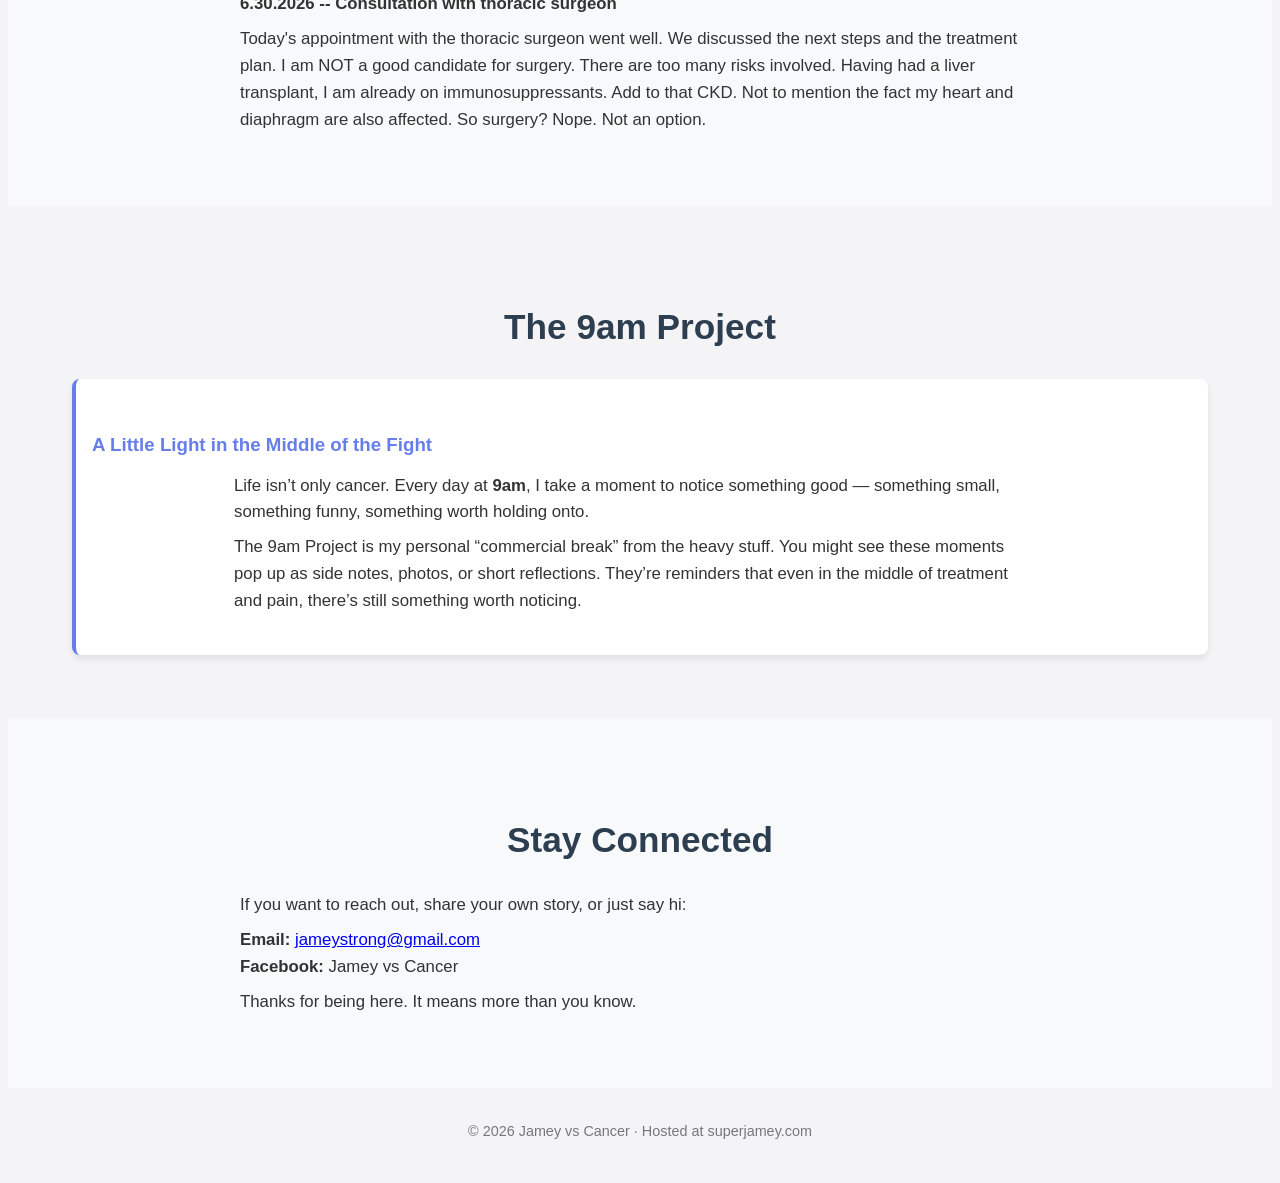
==== commit fe8e2d26: "Create styles.css - import styles from index.html" ====
--- a/index.html
+++ b/index.html
@@ -1,189 +1,15 @@
 <!DOCTYPE html>
 <html lang="en">
+
+
 <head>
     <meta charset="UTF-8">
     <meta name="viewport" content="width=device-width, initial-scale=1.0">
+    <link rel="stylesheet" href="styles.css">
     <title>Jamey vs Cancer</title>
-    <style>
-        * {
-            margin: 0;
-            padding: 0;
-            box-sizing: border-box;
-        }
+</head>
 
-        body {
-            font-family: -apple-system, BlinkMacSystemFont, 'Segoe UI', Roboto, Oxygen, Ubuntu, Cantarell, sans-serif;
-            line-height: 1.6;
-            color: #333;
-            background: #f4f4f6;
-        }
 
-        /* Navigation */
-        nav {
-            background: #2c3e50;
-            color: white;
-            padding: 1rem 0;
-            position: sticky;
-            top: 0;
-            z-index: 100;
-            box-shadow: 0 2px 4px rgba(0,0,0,0.1);
-        }
-
-        nav .container {
-            max-width: 1200px;
-            margin: 0 auto;
-            padding: 0 2rem;
-            display: flex;
-            justify-content: space-between;
-            align-items: center;
-        }
-
-        nav .logo {
-            font-size: 1.5rem;
-            font-weight: bold;
-        }
-
-        nav ul {
-            list-style: none;
-            display: flex;
-            gap: 2rem;
-        }
-
-        nav a {
-            color: white;
-            text-decoration: none;
-            transition: opacity 0.3s;
-        }
-
-        nav a:hover {
-            opacity: 0.8;
-        }
-
-        /* Hero Section */
-        .hero {
-            background: linear-gradient(135deg, #667eea 0%, #764ba2 100%);
-            color: white;
-            padding: 6rem 2rem;
-            text-align: center;
-            position: relative;
-        }
-
-        .hero h1 {
-            font-size: 3rem;
-            margin-bottom: 1rem;
-        }
-
-        .hero h2 {
-            font-size: 1.6rem;
-            margin-bottom: 1rem;
-            opacity: 0.95;
-        }
-
-        .hero p {
-            font-size: 1.2rem;
-            opacity: 0.9;
-            max-width: 700px;
-            margin: 0.5rem auto 0;
-        }
-
-        .hero .cta {
-            margin-top: 2rem;
-        }
-
-        .hero .cta a {
-            display: inline-block;
-            padding: 0.8rem 1.6rem;
-            border-radius: 999px;
-            background: #ffffff;
-            color: #764ba2;
-            font-weight: 600;
-            text-decoration: none;
-            box-shadow: 0 4px 8px rgba(0,0,0,0.15);
-            transition: transform 0.2s, box-shadow 0.2s;
-        }
-
-        .hero .cta a:hover {
-            transform: translateY(-2px);
-            box-shadow: 0 6px 12px rgba(0,0,0,0.2);
-        }
-
-        /* Container */
-        .container {
-            max-width: 1200px;
-            margin: 0 auto;
-            padding: 0 2rem;
-        }
-
-        /* Sections */
-        section {
-            padding: 4rem 2rem;
-        }
-
-        section:nth-of-type(even) {
-            background: #f8f9fa;
-        }
-
-        section h2 {
-            font-size: 2.2rem;
-            margin-bottom: 1.5rem;
-            text-align: center;
-            color: #2c3e50;
-        }
-
-        section p {
-            max-width: 800px;
-            margin: 0.5rem auto;
-            font-size: 1.05rem;
-        }
-
-        /* Two-column layout */
-        .two-column {
-            display: grid;
-            grid-template-columns: repeat(auto-fit, minmax(280px, 1fr));
-            gap: 2rem;
-            margin-top: 2rem;
-        }
-
-        .card {
-            background: white;
-            padding: 2rem;
-            border-radius: 8px;
-            box-shadow: 0 4px 6px rgba(0,0,0,0.08);
-        }
-
-        .card h3 {
-            margin-bottom: 0.8rem;
-            color: #667eea;
-        }
-
-        .card p {
-            margin-bottom: 0.5rem;
-        }
-
-        /* 9am Project "ad" */
-        .ad-block {
-            border-left: 4px solid #667eea;
-            padding-left: 1rem;
-        }
-
-        /* Footer */
-        footer {
-            text-align: center;
-            padding: 2rem;
-            font-size: 0.9rem;
-            color: #777;
-        }
-
-        footer a {
-            color: #667eea;
-            text-decoration: none;
-        }
-
-        footer a:hover {
-            text-decoration: underline;
-        }
-    </style>
-</head>
 <body>
     <!-- Navigation -->
     <nav>
@@ -212,6 +38,7 @@
 
     </header>
 
+    
     <!-- Hero -->
     <!-- My Journey -->
     <section id="journey">
--- a/styles.css
+++ b/styles.css
@@ -0,0 +1,213 @@
+<style>
+        * {
+            margin: 0;
+            padding: 0;
+            box-sizing: border-box;
+        }
+
+        body {
+            font-family: -apple-system, BlinkMacSystemFont, 'Segoe UI', Roboto, Oxygen, Ubuntu, Cantarell, sans-serif;
+            line-height: 1.6;
+            color: #333;
+            background: #f4f4f6;
+        }
+
+        /* Navigation */
+        nav {
+            background: #2c3e50;
+            color: white;
+            padding: 1rem 0;
+            position: sticky;
+            top: 0;
+            z-index: 100;
+            box-shadow: 0 2px 4px rgba(0,0,0,0.1);
+        }
+
+        nav .container {
+            max-width: 1200px;
+            margin: 0 auto;
+            padding: 0 2rem;
+            display: flex;
+            justify-content: space-between;
+            align-items: center;
+        }
+
+        nav .logo {
+            font-size: 1.5rem;
+            font-weight: bold;
+        }
+
+        nav ul {
+            list-style: none;
+            display: flex;
+            gap: 2rem;
+        }
+
+        nav a {
+            color: white;
+            text-decoration: none;
+            transition: opacity 0.3s;
+        }
+
+        nav a:hover {
+            opacity: 0.8;
+        }
+
+        /* Hero Section */
+
+        .ribbon-watermark {
+            position: absolute;
+            top: 50%;
+            left: 50%;
+            width: 300px;
+            height: 300px;
+            transform: translate(-50%, -50%);
+            background: url('https://upload.wikimedia.org/wikipedia/commons/thumb/5/5f/White_ribbon.svg/240px-White_ribbon.svg.png') no-repeat center center;
+            background-size: contain;
+            opacity: 0.08;
+            pointer-events: none;
+            z-index: 0;
+        }
+
+        .hero {
+            background: linear-gradient(135deg, #667eea 0%, #764ba2 100%);
+            color: white;
+            padding: 6rem 2rem;
+            text-align: center;
+            position: relative;
+        }
+
+        .hero h1 {
+            font-size: 3rem;
+            margin-bottom: 1rem;
+        }
+
+        .hero h2 {
+            font-size: 1.6rem;
+            margin-bottom: 1rem;
+            opacity: 0.95;
+        }
+
+        .hero p {
+            font-size: 1.2rem;
+            opacity: 0.9;
+            max-width: 700px;
+            margin: 0.5rem auto 0;
+        }
+
+        .hero .cta {
+            margin-top: 2rem;
+        }
+
+        .hero .cta a {
+            display: inline-block;
+            padding: 0.8rem 1.6rem;
+            border-radius: 999px;
+            background: #ffffff;
+            color: #764ba2;
+            font-weight: 600;
+            text-decoration: none;
+            box-shadow: 0 4px 8px rgba(0,0,0,0.15);
+            transition: transform 0.2s, box-shadow 0.2s;
+        }
+
+        .hero .cta a:hover {
+            transform: translateY(-2px);
+            box-shadow: 0 6px 12px rgba(0,0,0,0.2);
+        }
+
+        /* Container */
+        .container {
+            max-width: 1200px;
+            margin: 0 auto;
+            padding: 0 2rem;
+        }
+
+        /* Sections */
+        section {
+            padding: 4rem 2rem;
+        }
+
+        section:nth-of-type(even) {
+            background: #f8f9fa;
+        }
+
+        section h2 {
+            font-size: 2.2rem;
+            margin-bottom: 1.5rem;
+            text-align: center;
+            color: #2c3e50;
+        }
+
+        section p {
+            max-width: 800px;
+            margin: 0.5rem auto;
+            font-size: 1.05rem;
+        }
+
+        /* Two-column layout */
+        .two-column {
+            display: grid;
+            grid-template-columns: repeat(auto-fit, minmax(280px, 1fr));
+            gap: 2rem;
+            margin-top: 2rem;
+        }
+
+        .card {
+            background: white;
+            padding: 2rem;
+            border-radius: 8px;
+            box-shadow: 0 4px 6px rgba(0,0,0,0.08);
+        }
+
+        .card h3 {
+            margin-bottom: 0.8rem;
+            color: #667eea;
+        }
+
+        .card p {
+            margin-bottom: 0.5rem;
+        }
+
+        /* 9am Project "ad" */
+        .ad-block {
+            border-left: 4px solid #667eea;
+            padding-left: 1rem;
+        }
+
+        #Origins {
+            background: #e0f7fa;
+        }
+
+        #Gallery {
+            background: #fff3e0;
+        }
+
+        .photo-scroller {
+            display: flex;
+            overflow-x: auto;
+            gap: 1rem;
+            padding: 1rem 0;
+        }
+
+        #Coming-soon {
+            background: #f3e5f5;
+        }
+
+        /* Footer */
+        footer {
+            text-align: center;
+            padding: 2rem;
+            font-size: 0.9rem;
+            color: #777;
+        }
+
+        footer a {
+            color: #667eea;
+            text-decoration: none;
+        }
+
+        footer a:hover {
+            text-decoration: underline;
+        }
+    </style>
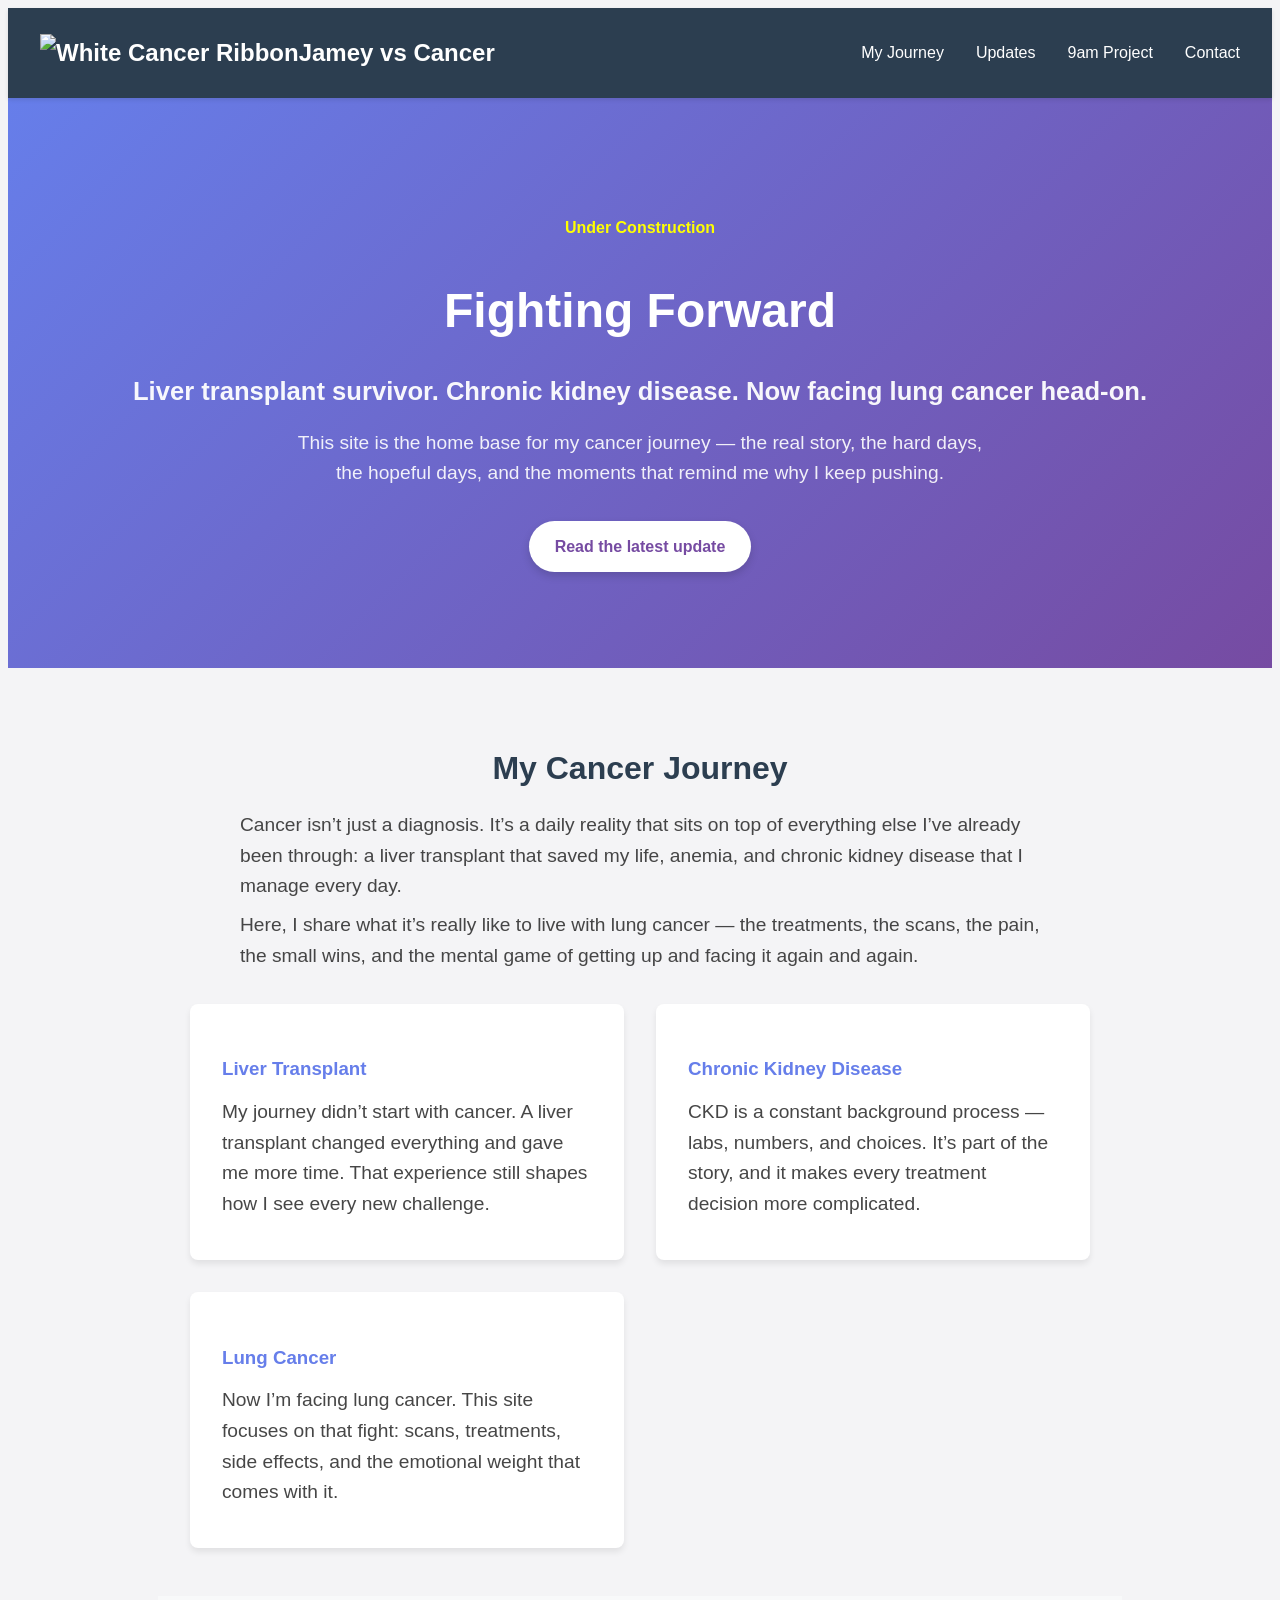
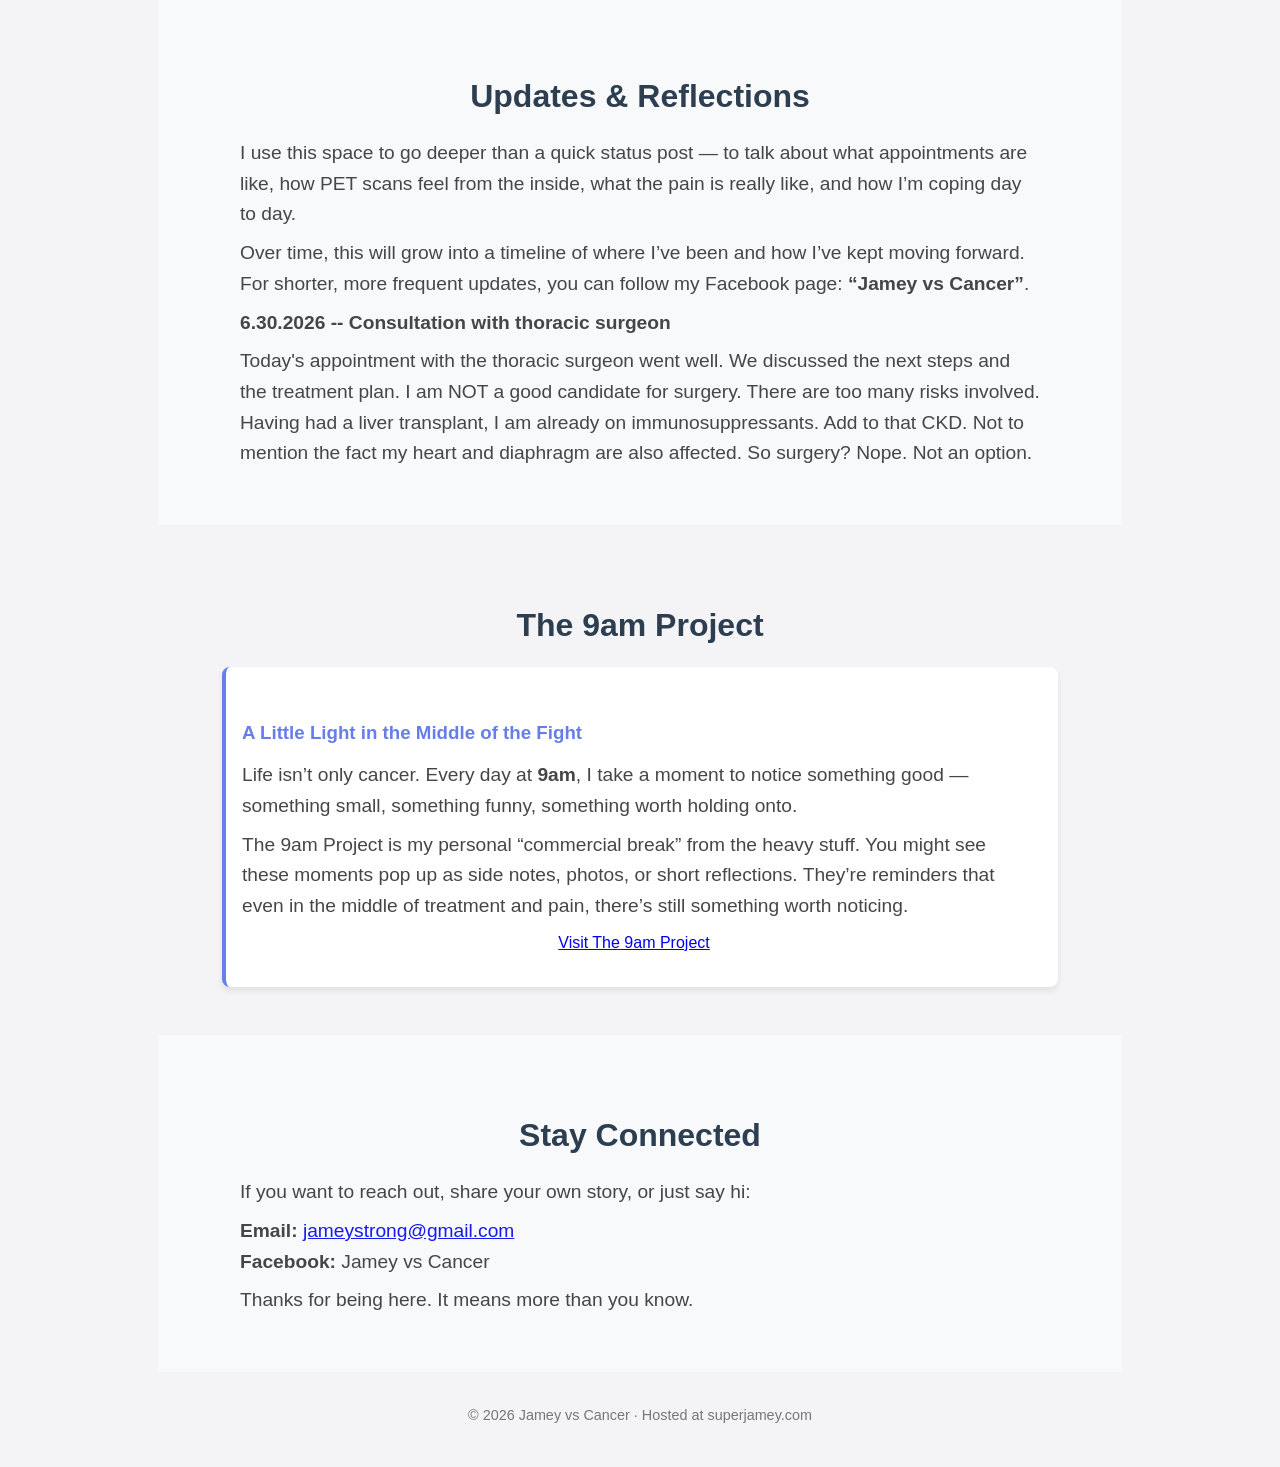
==== commit 9da4b6f7: "Add several changes to 9am.html and CSS" ====
--- a/index.html
+++ b/index.html
@@ -38,7 +38,7 @@
 
     </header>
 
-    
+
     <!-- Hero -->
     <!-- My Journey -->
     <section id="journey">
@@ -116,6 +116,8 @@
     </section>
     <!-- 9am Project "Ad" -->
     <section id="nineam">
+        
+
         <h2>The 9am Project</h2>
         <div class="container">
             <div class="card ad-block">
@@ -129,10 +131,14 @@
                     pop up as side notes, photos, or short reflections. They’re reminders that even in the middle of
                     treatment and pain, there’s still something worth noticing.
                 </p>
+                <div class="cta", id="view-gallery">
+                  <a href="9am.html" class="cta-button">Visit The 9am Project</a>
+                </div>
             </div>
         </div>
     </section>
 
+    
     <!-- Contact -->
     <section id="contact">
         <h2>Stay Connected</h2>
@@ -148,6 +154,8 @@
         </p>
     </section>
 
+    
+
     <!-- Footer -->
     <footer>
         &copy; <span id="year"></span> Jamey vs Cancer · Hosted at superjamey.com
--- a/styles.css
+++ b/styles.css
@@ -194,6 +194,92 @@
             background: #f3e5f5;
         }
 
+        #view-gallery {
+            text-align: center;
+        }
+
+        section {
+            padding: 3rem 2rem;
+            max-width: 900px;
+            margin: 0 auto;
+        }
+
+        section h2 {
+            font-size: 2rem;
+            margin-bottom: 1rem;
+            text-align: center;
+        }
+
+        section p {
+            font-size: 1.2rem;
+            line-height: 1.6;
+            opacity: 0.9;
+        }
+
+        .photo-scroller {
+            display: flex;
+            overflow-x: auto;
+            gap: 1rem;
+            padding: 1rem 0;
+            scroll-snap-type: x mandatory;
+        }
+
+        .photo-scroller img {
+            height: 250px;
+            border-radius: 8px;
+            scroll-snap-align: center;
+        }
+
+        /* --- 9am Carousel --- */
+        .carousel {
+            position: relative;
+            width: 100%;
+            max-width: 700px;
+            margin: 2rem auto;
+            overflow: hidden;
+        }
+
+          .carousel-track {
+              display: flex;
+              transition: transform 0.5s ease;
+          }
+
+          .carousel-track img {
+              width: 100%;
+              max-width: 700px;
+              border-radius: 10px;
+              flex-shrink: 0;
+          }
+
+          .carousel-btn {
+              position: absolute;
+              top: 50%;
+              transform: translateY(-50%);
+              background: rgba(255,255,255,0.7);
+              border: none;
+              font-size: 2rem;
+              padding: 0.3rem 0.6rem;
+              cursor: pointer;
+              border-radius: 50%;
+              color: #764ba2;
+              font-weight: bold;
+              transition: background 0.2s;
+          }
+
+          .carousel-btn:hover {
+              background: rgba(255,255,255,0.9);
+          }
+
+          .carousel-btn.left {
+              left: 10px;
+          }
+
+          .carousel-btn.right {
+              right: 10px;
+          }
+
+
+
         /* Footer */
         footer {
             text-align: center;
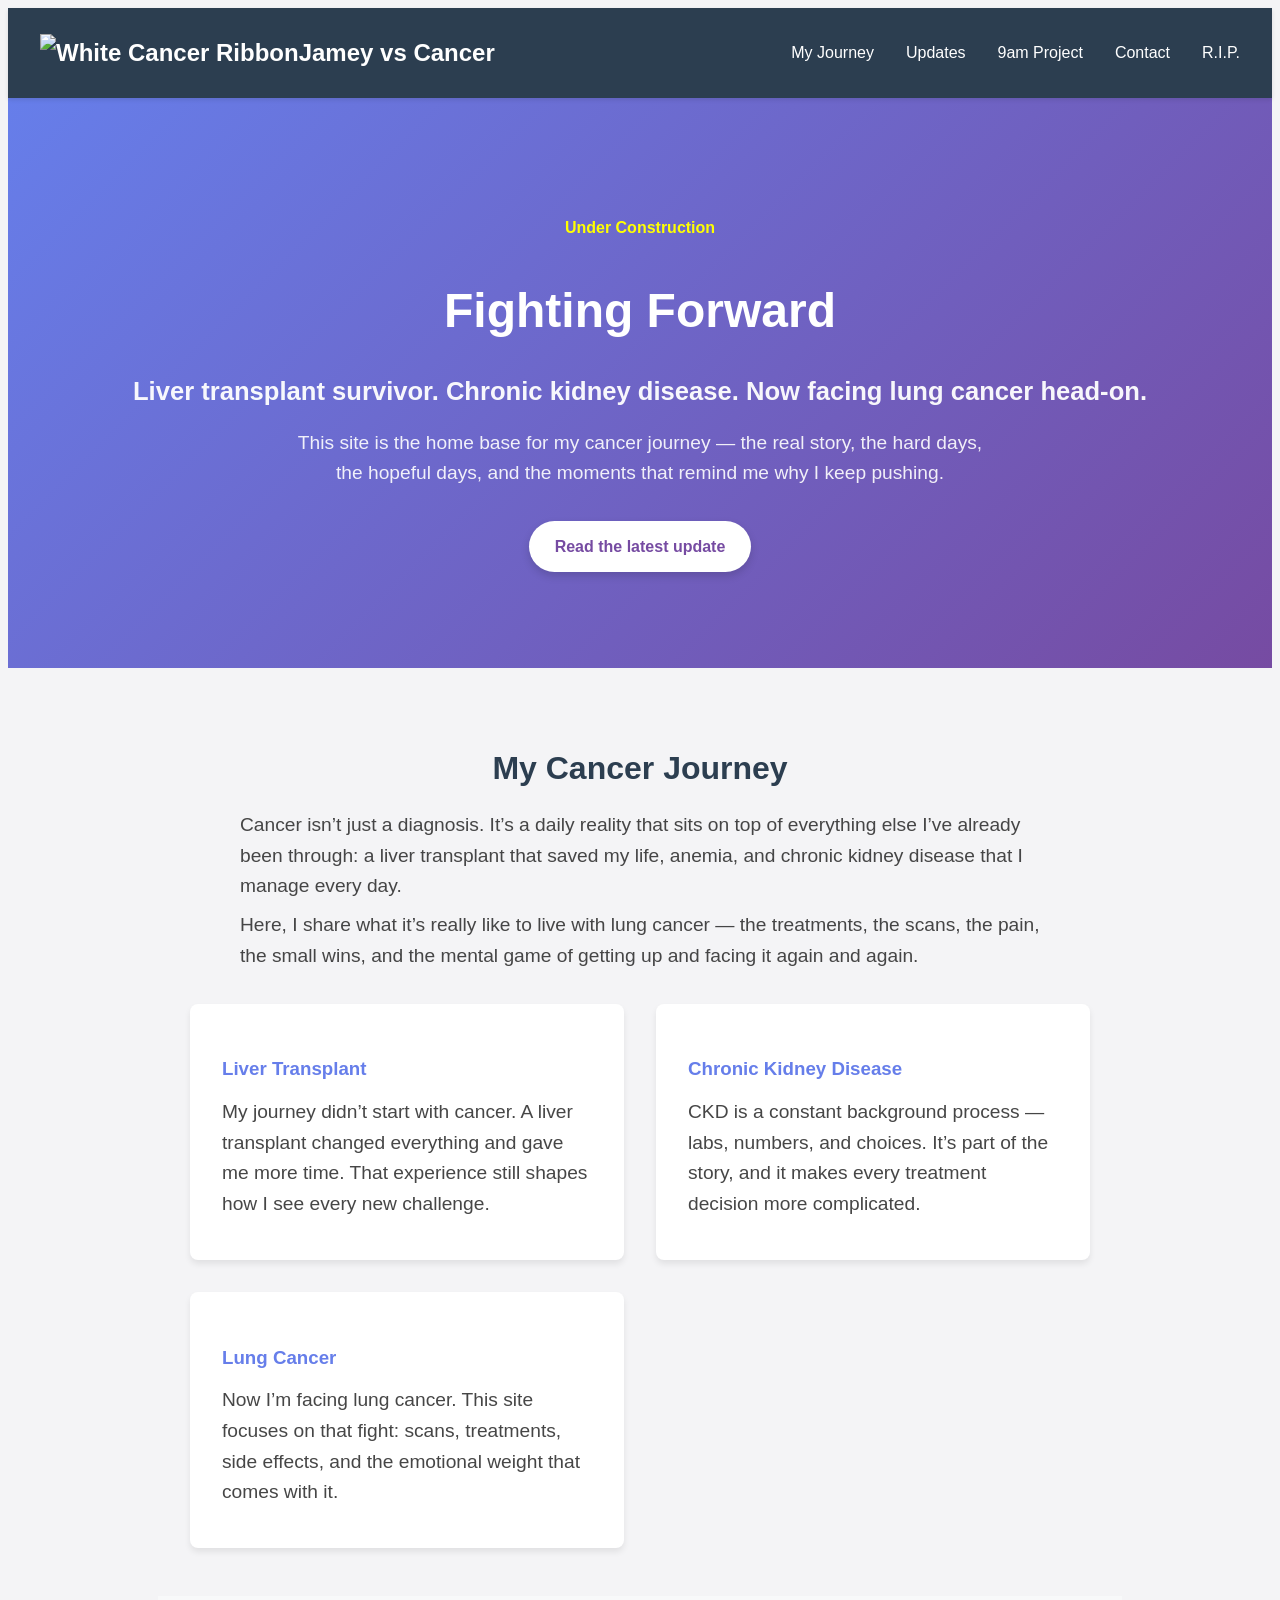
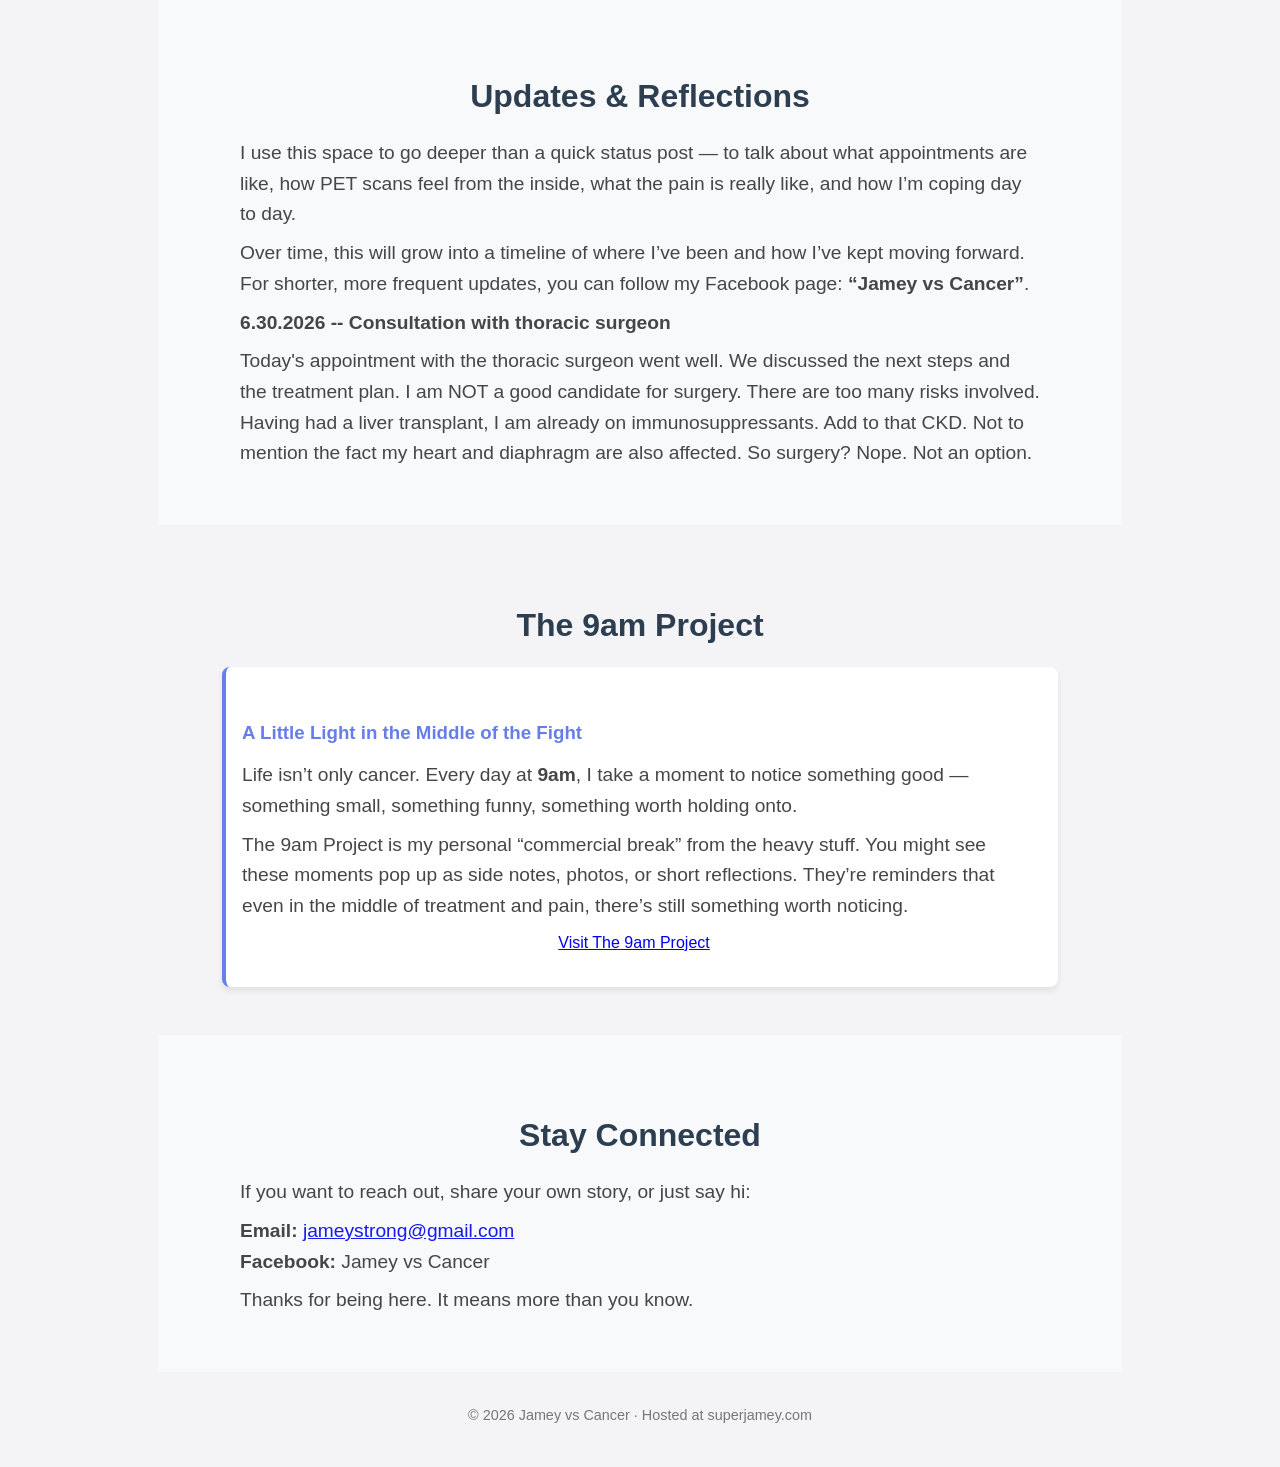
==== commit 72ca5e9e: "add memory page" ====
--- a/index.html
+++ b/index.html
@@ -20,6 +20,8 @@
                 <li><a href="#updates">Updates</a></li>
                 <li><a href="#nineam">9am Project</a></li>
                 <li><a href="#contact">Contact</a></li>
+                <li><a href="memory.html">R.I.P.</a></li>
+
             </ul>
         </div>
     </nav>
--- a/styles.css
+++ b/styles.css
@@ -239,44 +239,44 @@
             overflow: hidden;
         }
 
-          .carousel-track {
-              display: flex;
-              transition: transform 0.5s ease;
-          }
-
-          .carousel-track img {
-              width: 100%;
-              max-width: 700px;
-              border-radius: 10px;
-              flex-shrink: 0;
-          }
-
-          .carousel-btn {
-              position: absolute;
-              top: 50%;
-              transform: translateY(-50%);
-              background: rgba(255,255,255,0.7);
-              border: none;
-              font-size: 2rem;
-              padding: 0.3rem 0.6rem;
-              cursor: pointer;
-              border-radius: 50%;
-              color: #764ba2;
-              font-weight: bold;
-              transition: background 0.2s;
-          }
-
-          .carousel-btn:hover {
-              background: rgba(255,255,255,0.9);
-          }
-
-          .carousel-btn.left {
-              left: 10px;
-          }
-
-          .carousel-btn.right {
-              right: 10px;
-          }
+        .carousel-track {
+            display: flex;
+            transition: transform 0.5s ease;
+        }
+
+        .carousel-track img {
+            width: 100%;
+            max-width: 700px;
+            border-radius: 10px;
+            flex-shrink: 0;
+        }
+
+        .carousel-btn {
+            position: absolute;
+            top: 50%;
+            transform: translateY(-50%);
+            background: rgba(255,255,255,0.7);
+            border: none;
+            font-size: 2rem;
+            padding: 0.3rem 0.6rem;
+            cursor: pointer;
+            border-radius: 50%;
+            color: #764ba2;
+            font-weight: bold;
+            transition: background 0.2s;
+        }
+
+        .carousel-btn:hover {
+            background: rgba(255,255,255,0.9);
+        }
+
+        .carousel-btn.left {
+            left: 10px;
+        }
+
+        .carousel-btn.right {
+            right: 10px;
+        }
 
 
 
@@ -296,4 +296,6 @@
         footer a:hover {
             text-decoration: underline;
         }
-    </style>+      }
+
+</style>
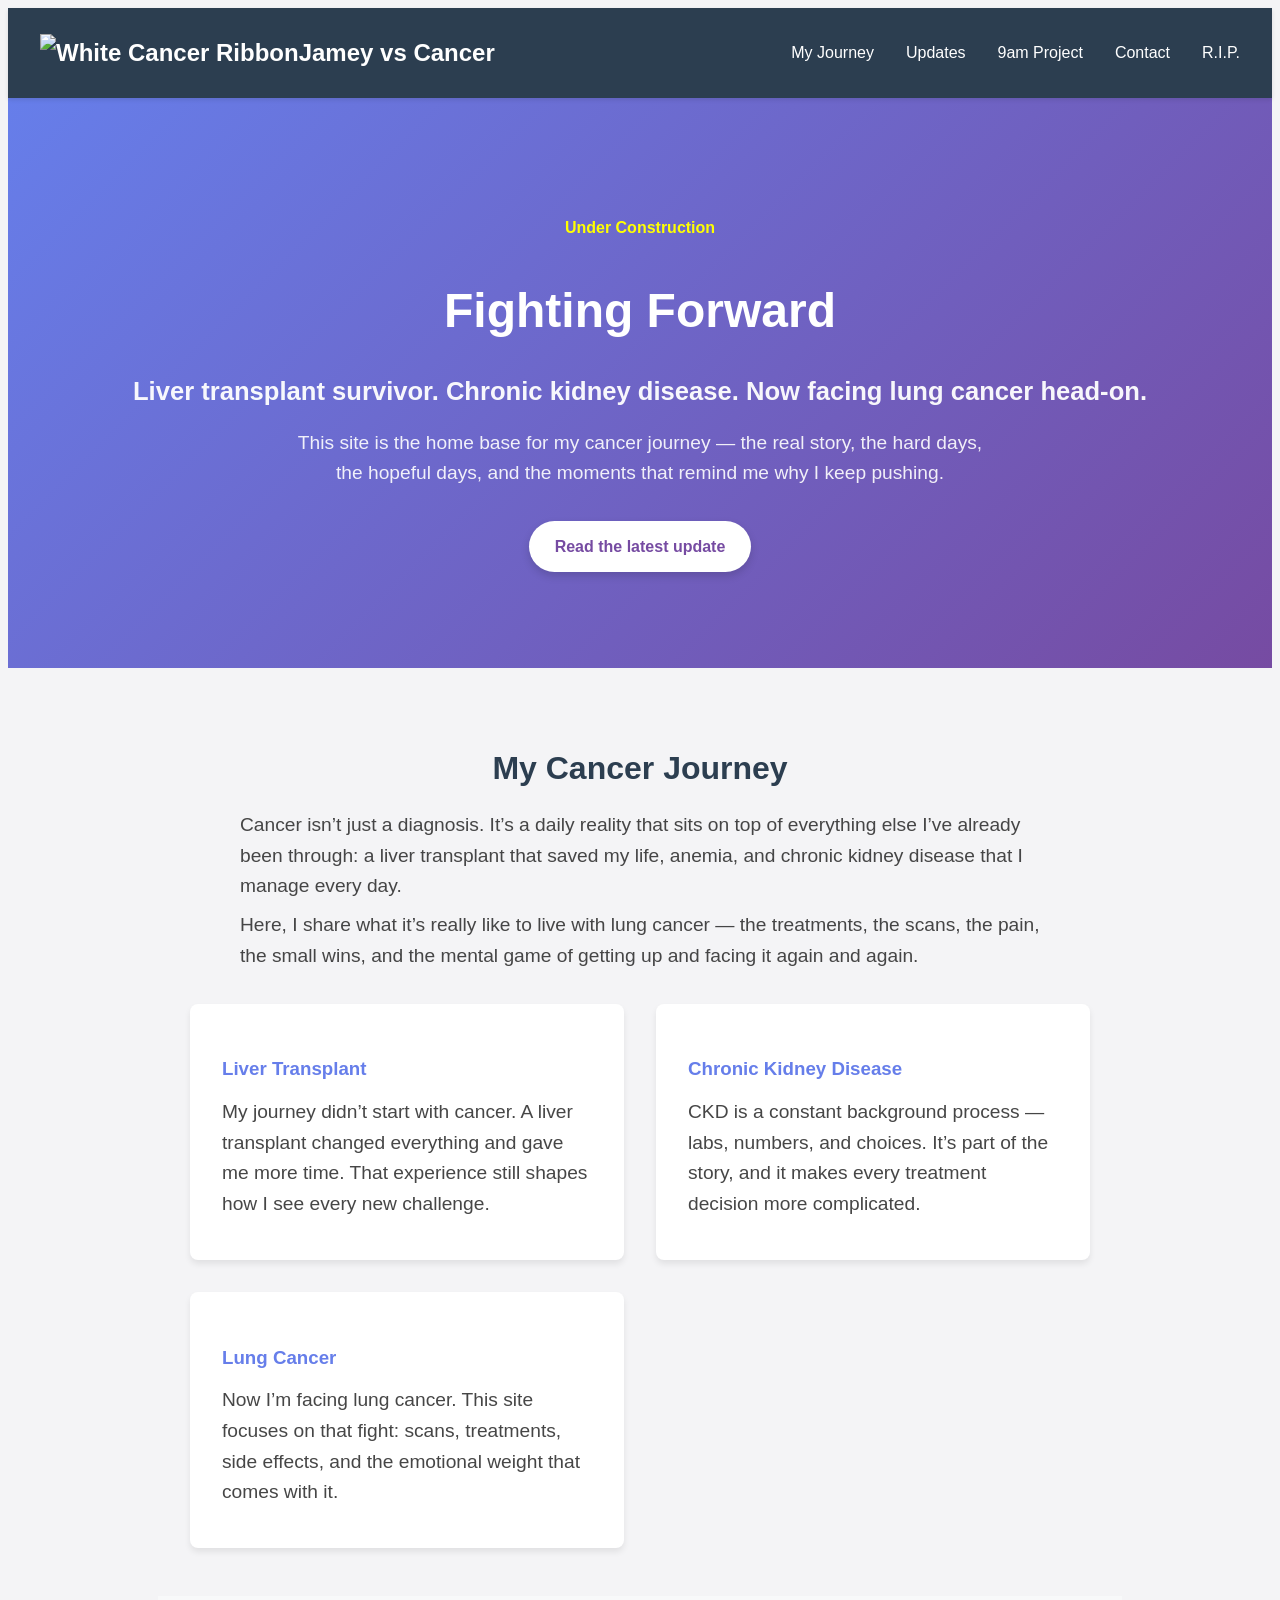
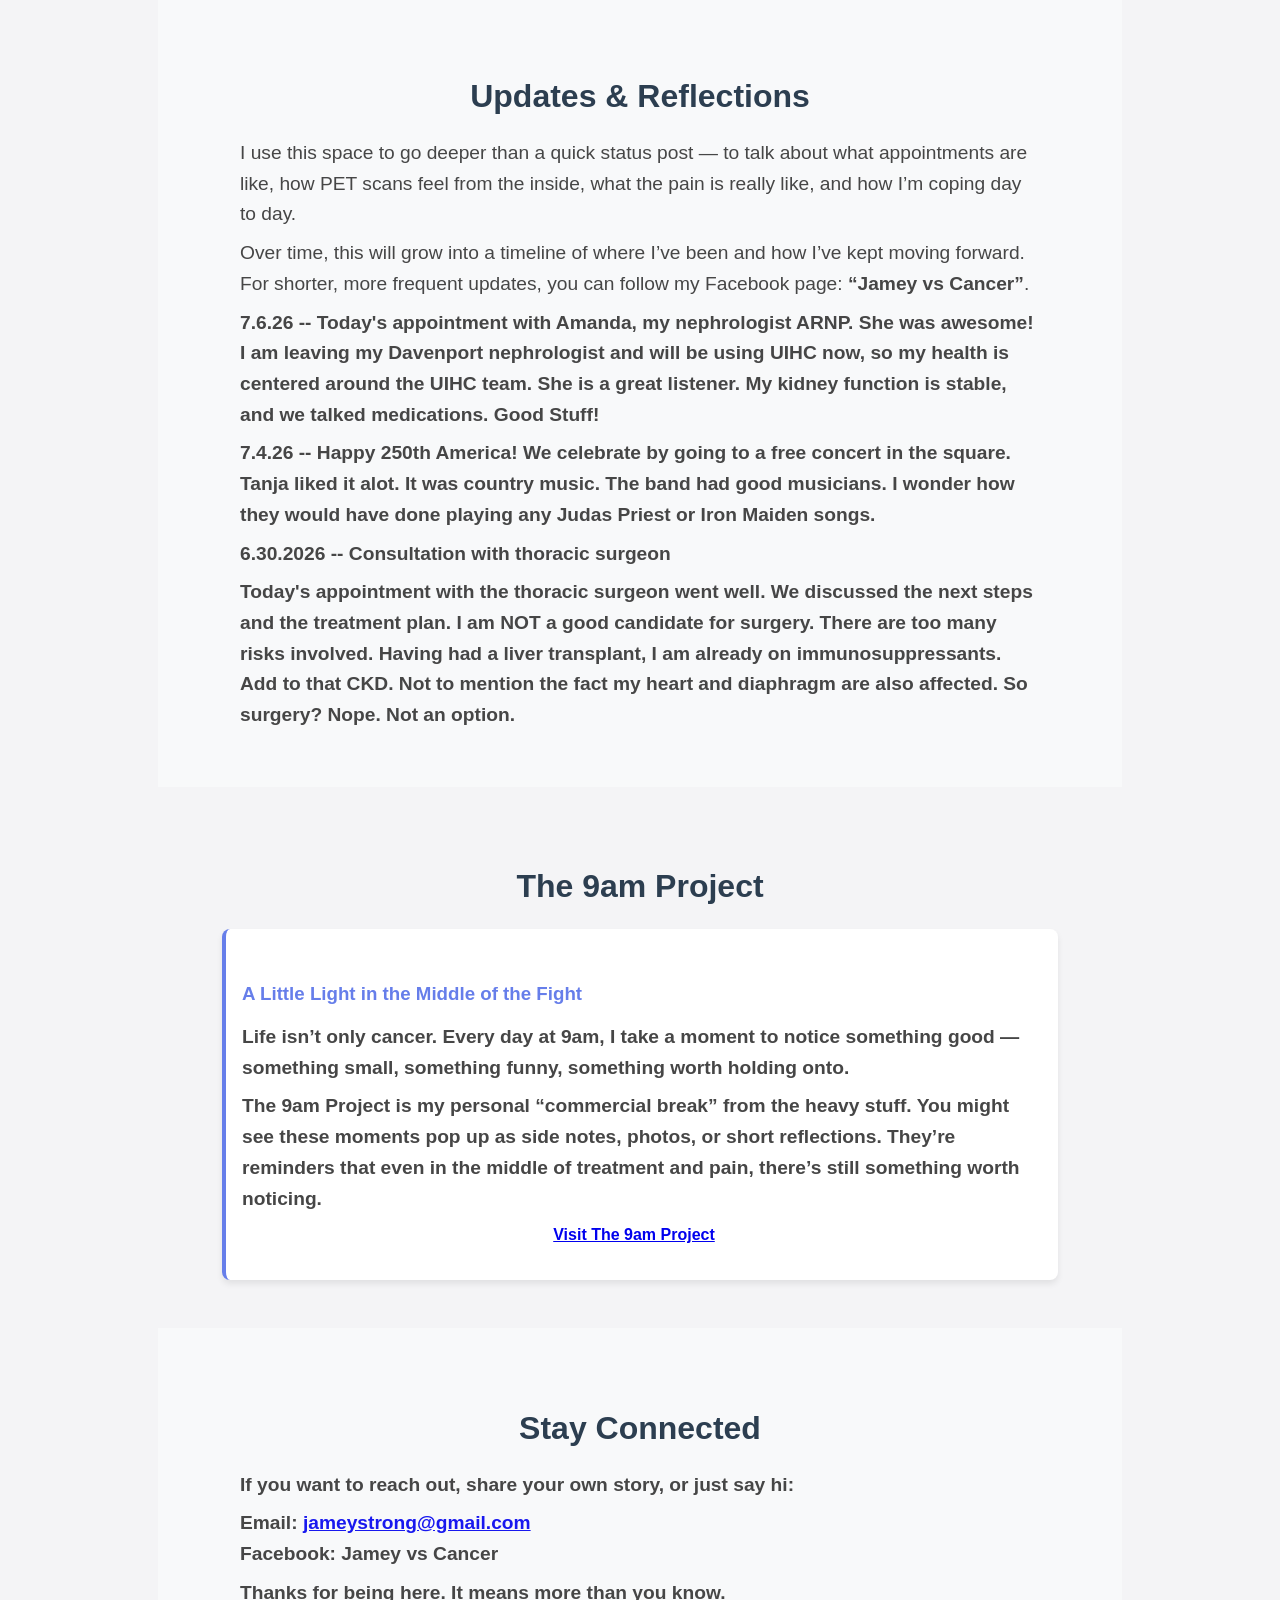
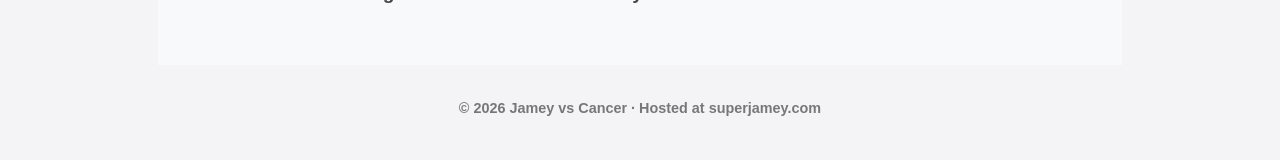
==== commit 9fdb74fd: "Updates section update" ====
--- a/index.html
+++ b/index.html
@@ -108,6 +108,14 @@
             For shorter, more frequent updates, you can follow my Facebook page: <strong>“Jamey vs Cancer”</strong>.
         </p>
         <p></p>
+        <p><b>7.6.26 -- Today's appointment with Amanda, my nephrologist ARNP. She was awesome! I am leaving my 
+          Davenport nephrologist and will be using UIHC now, so my health is centered around the UIHC team.
+          She is a great listener. My kidney function is stable, and we talked medications. Good Stuff!
+        </p>
+        <p><b></b>7.4.26 -- Happy 250th America! We celebrate by going to a free concert in the square. Tanja liked it 
+          alot. It was country music. The band had good musicians. I wonder how they would have done playing
+          any Judas Priest or Iron Maiden songs. 
+        </p>
         <p><b>6.30.2026 -- Consultation with thoracic surgeon</b></p>
         <p>Today's appointment with the thoracic surgeon went well. We discussed the next steps and the treatment
         plan. I am NOT a good candidate for surgery. There are too many risks involved. Having had a liver
